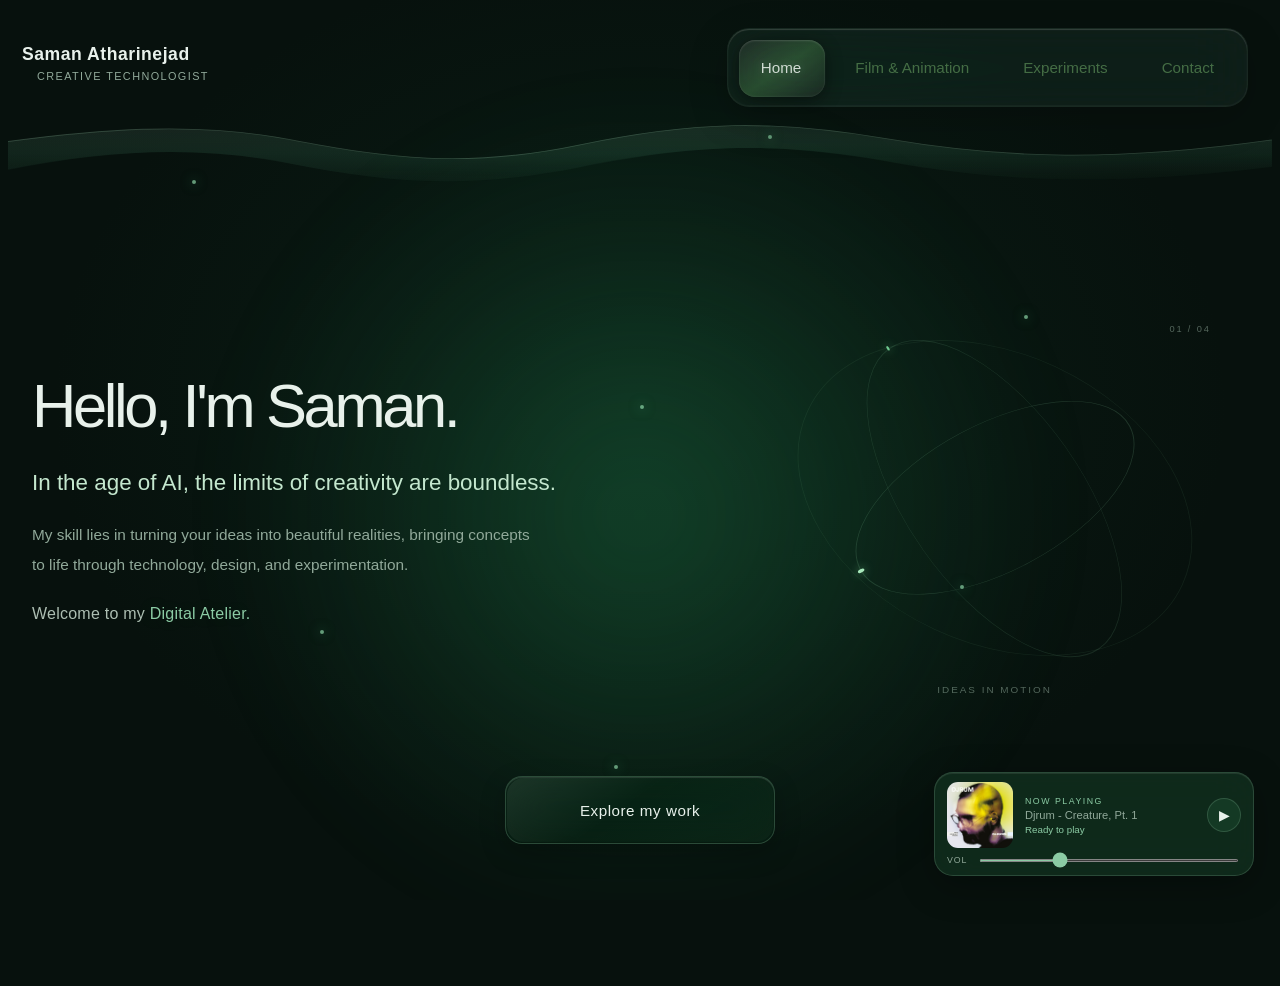
==== mainpage.html @ 6aab163a "Portfolio" ====
<!doctype html>
<html lang="en">
  <head>
    <meta charset="UTF-8" />
    <meta name="viewport" content="width=device-width, initial-scale=1.0" />

    <title>Saman Atharinejad — Digital Atelier</title>
    <link rel="stylesheet" href="mainpage.css" />
    <link rel="stylesheet" href="film-gallery.css" />
    <link rel="stylesheet" href="experiments.css" />
    <link rel="stylesheet" href="contact.css" />
    <script src="mainpage.js" defer></script>
    <script src="film-gallery.js" defer></script>
  </head>

  <body>
    <!-- Background atmosphere -->
    <div class="ambient-background" aria-hidden="true">
      <div class="ambient-glow"></div>

      <div class="particles">
        <span class="particle"></span>
        <span class="particle"></span>
        <span class="particle"></span>
        <span class="particle"></span>
        <span class="particle"></span>
        <span class="particle"></span>
        <span class="particle"></span>
      </div>
    </div>

    <!-- Website -->
    <div class="site-container">
      <!-- Header -->
      <header class="site-header">
        <div class="brand">
          <span class="brand-name">Saman Atharinejad</span>
          <span class="brand-role">Creative Technologist</span>
        </div>

        <!-- Navigation -->
        <nav class="main-navigation" aria-label="Main navigation">
          <span class="glass-indicator" aria-hidden="true"></span>

          <button class="nav-item active" type="button" data-view="home">
            <span class="nav-label">Home</span>
          </button>

          <button class="nav-item" type="button" data-view="film-animation">
            <span class="nav-label">Film & Animation</span>
          </button>

          <button class="nav-item" type="button" data-view="experiments">
            <span class="nav-label">Experiments</span>
          </button>

          <button class="nav-item" type="button" data-view="contact">
            <span class="nav-label">Contact</span>
          </button>
        </nav>

        <!-- Animated header ribbon -->
        <div class="header-wave" aria-hidden="true">
          <svg viewBox="0 0 1440 160" preserveAspectRatio="none">
            <defs>
              <linearGradient id="ribbonFill" x1="0" y1="0" x2="0" y2="1">
                <stop offset="0%" stop-color="#8bbba0" stop-opacity="0.08" />
                <stop offset="50%" stop-color="#39795b" stop-opacity="0.13" />
                <stop offset="100%" stop-color="#173d2b" stop-opacity="0.03" />
              </linearGradient>

              <linearGradient id="ribbonBackFill" x1="0" y1="0" x2="1" y2="1">
                <stop offset="0%" stop-color="#719d85" stop-opacity="0.04" />
                <stop offset="50%" stop-color="#477e62" stop-opacity="0.09" />
                <stop offset="100%" stop-color="#244d37" stop-opacity="0.03" />
              </linearGradient>
            </defs>

            <!-- Back ribbon -->
            <path
              class="ribbon-back"
              fill="url(#ribbonBackFill)"
              d="M-20 82 C100 58 210 48 320 77 C430 106 520 121 650 83 C780 45 870 45 1000 76 C1130 107 1260 111 1460 70 L1460 114 C1260 151 1130 145 1000 112 C870 80 780 83 650 119 C520 155 430 145 320 115 C210 85 100 92 -20 129 Z"
            >
              <animate
                attributeName="d"
                dur="20s"
                repeatCount="indefinite"
                calcMode="spline"
                keyTimes="0;0.33;0.66;1"
                keySplines="0.42 0 0.58 1;0.42 0 0.58 1;0.42 0 0.58 1"
                values="
                  M-20 82 C100 58 210 48 320 77 C430 106 520 121 650 83 C780 45 870 45 1000 76 C1130 107 1260 111 1460 70 L1460 114 C1260 151 1130 145 1000 112 C870 80 780 83 650 119 C520 155 430 145 320 115 C210 85 100 92 -20 129 Z;
                  M-20 90 C100 70 210 36 320 68 C430 100 520 137 650 98 C780 59 870 33 1000 65 C1130 97 1260 139 1460 89 L1460 133 C1260 171 1130 135 1000 101 C870 67 780 96 650 136 C520 176 430 139 320 106 C210 73 100 105 -20 145 Z;
                  M-20 72 C100 42 210 61 320 91 C430 121 520 99 650 68 C780 37 870 57 1000 88 C1130 119 1260 96 1460 59 L1460 103 C1260 140 1130 157 1000 124 C870 91 780 73 650 112 C520 151 430 136 320 129 C210 122 100 74 -20 116 Z;
                  M-20 82 C100 58 210 48 320 77 C430 106 520 121 650 83 C780 45 870 45 1000 76 C1130 107 1260 111 1460 70 L1460 114 C1260 151 1130 145 1000 112 C870 80 780 83 650 119 C520 155 430 145 320 115 C210 85 100 92 -20 129 Z
                "
              />
            </path>

            <!-- Main ribbon -->
            <path
              class="ribbon-main"
              fill="url(#ribbonFill)"
              d="M-20 82 C100 58 210 48 320 77 C430 106 520 121 650 83 C780 45 870 45 1000 76 C1130 107 1260 111 1460 70 L1460 114 C1260 151 1130 145 1000 112 C870 80 780 83 650 119 C520 155 430 145 320 115 C210 85 100 92 -20 129 Z"
            >
              <animate
                attributeName="d"
                dur="15s"
                repeatCount="indefinite"
                calcMode="spline"
                keyTimes="0;0.33;0.66;1"
                keySplines="0.42 0 0.58 1;0.42 0 0.58 1;0.42 0 0.58 1"
                values="
                  M-20 82 C100 58 210 48 320 77 C430 106 520 121 650 83 C780 45 870 45 1000 76 C1130 107 1260 111 1460 70 L1460 114 C1260 151 1130 145 1000 112 C870 80 780 83 650 119 C520 155 430 145 320 115 C210 85 100 92 -20 129 Z;
                  M-20 90 C100 70 210 36 320 68 C430 100 520 137 650 98 C780 59 870 33 1000 65 C1130 97 1260 139 1460 89 L1460 133 C1260 171 1130 135 1000 101 C870 67 780 96 650 136 C520 176 430 139 320 106 C210 73 100 105 -20 145 Z;
                  M-20 72 C100 42 210 61 320 91 C430 121 520 99 650 68 C780 37 870 57 1000 88 C1130 119 1260 96 1460 59 L1460 103 C1260 140 1130 157 1000 124 C870 91 780 73 650 112 C520 151 430 136 320 129 C210 122 100 74 -20 116 Z;
                  M-20 82 C100 58 210 48 320 77 C430 106 520 121 650 83 C780 45 870 45 1000 76 C1130 107 1260 111 1460 70 L1460 114 C1260 151 1130 145 1000 112 C870 80 780 83 650 119 C520 155 430 145 320 115 C210 85 100 92 -20 129 Z
                "
              />
            </path>

            <!-- Soft upper edge -->
            <path
              class="wave-highlight"
              d="M-20 82 C100 58 210 48 320 77 C430 106 520 121 650 83 C780 45 870 45 1000 76 C1130 107 1260 111 1460 70"
              fill="none"
              stroke="#9cc9ad"
              stroke-opacity="0.24"
              stroke-width="1.3"
            >
              <animate
                attributeName="d"
                dur="15s"
                repeatCount="indefinite"
                calcMode="spline"
                keyTimes="0;0.33;0.66;1"
                keySplines="0.42 0 0.58 1;0.42 0 0.58 1;0.42 0 0.58 1"
                values="
                  M-20 82 C100 58 210 48 320 77 C430 106 520 121 650 83 C780 45 870 45 1000 76 C1130 107 1260 111 1460 70;
                  M-20 90 C100 70 210 36 320 68 C430 100 520 137 650 98 C780 59 870 33 1000 65 C1130 97 1260 139 1460 89;
                  M-20 72 C100 42 210 61 320 91 C430 121 520 99 650 68 C780 37 870 57 1000 88 C1130 119 1260 96 1460 59;
                  M-20 82 C100 58 210 48 320 77 C430 106 520 121 650 83 C780 45 870 45 1000 76 C1130 107 1260 111 1460 70
                "
              />
            </path>
          </svg>
        </div>
      </header>

      <!-- Main content -->
      <main class="view-container">
        <!-- View 01: Home / Introduction -->

        <!-- View 01: Home / Introduction -->
        <section class="view home-view active" id="home">
          <div class="home-layout">
            <!-- Introduction -->
            <div class="home-intro">
              <h1>Hello, I'm Saman.</h1>

              <p class="home-statement">
                In the age of AI, the limits of creativity are boundless.
              </p>

              <p class="home-description">
                My skill lies in turning your ideas into beautiful realities,
                bringing concepts to life through technology, design, and
                experimentation.
              </p>

              <p class="home-welcome">
                Welcome to my <span>Digital Atelier.</span>
              </p>
            </div>

            <!-- Orbital visual elements -->
            <div class="home-visual" aria-hidden="true">
              <div class="visual-orbit orbit-one">
                <span class="orbit-point"></span>
              </div>

              <div class="visual-orbit orbit-two">
                <span class="orbit-point"></span>
              </div>

              <div class="visual-orbit orbit-three"></div>

              <span class="visual-caption">IDEAS IN MOTION</span>
              <span class="visual-coordinate">01 / 04</span>
            </div>
          </div>

          <!-- Bottom-centre particle-reactive button -->

          <div class="home-cta-wrap">
            <button
              class="home-cta glass-button"
              id="explore-work"
              type="button"
            >
              <span class="glass-button-label">Explore my work</span>
            </button>
          </div>
        </section>

        <!-- View 02: AI Video Gallery -->

        <!-- View 02: Film & Animation -->
        <section class="view film-view" id="film-animation" hidden>
          <div class="film-gallery">
            <!-- Section heading -->
            <div class="film-section-head">
              <div>
                <div class="film-eyebrow">
                  THE DIGITAL ATELIER · SELECTED WORKS
                </div>

                <h1 class="film-section-title">Film &amp; Animation</h1>
              </div>

              <div class="film-section-note">
                A collection of moving images,<br />
                visual stories and creative experiments.
              </div>
            </div>

            <!-- Layered video gallery -->
            <section
              class="film-gallery-stage"
              id="film-gallery-stage"
              aria-label="Film and animation gallery"
            >
              <button
                class="film-gallery-card film-previous"
                id="film-previous-card"
                type="button"
                aria-label="View previous project"
              ></button>

              <button
                class="film-gallery-card film-active"
                id="film-active-card"
                type="button"
                aria-label="Play selected project"
              ></button>

              <button
                class="film-gallery-card film-next"
                id="film-next-card"
                type="button"
                aria-label="View next project"
              ></button>
            </section>

            <!-- Project information -->
            <section
              class="film-gallery-meta"
              id="film-gallery-meta"
              aria-live="polite"
            >
              <div>
                <div class="film-meta-category" id="film-meta-category"></div>

                <h2 class="film-meta-title" id="film-meta-title"></h2>
                <div
                  class="film-progress-dots"
                  id="film-progress-dots"
                  aria-label="Choose a project"
                ></div>
              </div>
            </section>
          </div>
        </section>

        <!-- View 03: Digital Experiments -->
        <section class="view experiments-view" id="experiments" hidden>
          <div class="experiments-layout">
            <div class="experiments-intro">
              <div class="experiments-eyebrow">
                EXPERIMENTS <span>/</span> 03
              </div>

              <h1 class="experiments-title">Coming <em>soon...</em></h1>

              <p class="experiments-description">
                A collection of experiments, small tools, and ideas in progress.
                This space is taking shape behind the scenes — the good stuff
                will appear here when it’s ready.
              </p>
            </div>

            <aside
              class="experiments-workbench"
              aria-label="Experiments development status"
            >
              <div class="experiments-workbench-top">
                <span class="experiments-workbench-label">THE WORKBENCH</span>

                <span class="experiments-workbench-status">
                  <span
                    class="experiments-status-dot"
                    aria-hidden="true"
                  ></span>
                  UNDER DEVELOPMENT
                </span>
              </div>

              <h2 class="experiments-workbench-title">
                Ideas are taking shape.
              </h2>

              <p class="experiments-workbench-copy">
                From the first spark of an idea to something you can explore and
                use.
              </p>

              <div class="experiments-steps" aria-label="Development stages">
                <div class="experiments-step">
                  <span class="experiments-step-number">01</span>
                  <span class="experiments-step-name">Explore</span>
                  <span class="experiments-step-state">Curiosity</span>
                </div>

                <div class="experiments-step">
                  <span class="experiments-step-number">02</span>
                  <span class="experiments-step-name">Build</span>
                  <span class="experiments-step-state">In progress</span>
                </div>

                <div class="experiments-step">
                  <span class="experiments-step-number">03</span>
                  <span class="experiments-step-name">Share</span>
                  <span class="experiments-step-state">Coming soon</span>
                </div>
              </div>
            </aside>
          </div>
        </section>
        <!-- View 04: Contact -->
        <section class="view contact-view" id="contact" hidden>
          <div class="contact-profile">
            <!-- Profile portrait -->
            <div class="contact-portrait-wrap">
              <span class="contact-portrait-halo" aria-hidden="true"></span>
              <span class="contact-orbit" aria-hidden="true"></span>
              <span
                class="contact-orbit contact-orbit-two"
                aria-hidden="true"
              ></span>
              <span
                class="contact-orbit contact-orbit-three"
                aria-hidden="true"
              ></span>
              <span
                class="contact-orbit-dot contact-orbit-dot-one"
                aria-hidden="true"
              ></span>
              <span
                class="contact-orbit-dot contact-orbit-dot-two"
                aria-hidden="true"
              ></span>

              <div class="contact-portrait-frame">
                <img
                  class="contact-portrait-image"
                  src="./assets/profile/20260909_104917.png"
                  alt="Saman Atharinejad"
                />
              </div>

              <span class="contact-portrait-note">PROFILE PORTRAIT</span>
            </div>

            <p class="contact-tagline">
              Creative technology, <span>visual storytelling</span> &amp; human
              insight.
            </p>

            <!-- Areas of work -->
            <div class="contact-skills">
              <article class="contact-skill-card">
                <div class="contact-skill-icon" aria-hidden="true">
                  <svg viewBox="0 0 24 24">
                    <path
                      d="M12 3.2v2.1M12 18.7v2.1M3.2 12h2.1M18.7 12h2.1M5.8 5.8l1.5 1.5M16.7 16.7l1.5 1.5M18.2 5.8l-1.5 1.5M7.3 16.7l-1.5 1.5"
                    />
                    <circle cx="12" cy="12" r="4.1" />
                    <path d="M10.6 12.2l1 1 2-2.4" />
                  </svg>
                </div>
                <h2>Generative AI</h2>
                <p>AI-assisted image, video and creative content generation.</p>
              </article>

              <article class="contact-skill-card">
                <div class="contact-skill-icon" aria-hidden="true">
                  <svg viewBox="0 0 24 24">
                    <rect x="3.3" y="4.1" width="17.4" height="15.8" rx="2.1" />
                    <path
                      d="M3.8 8h16.4M7 6.1h.1M10 6.1h.1M7.2 12h4.2M7.2 15.2h9.6"
                    />
                  </svg>
                </div>
                <h2>Web Design</h2>
                <p>
                  Designing thoughtful websites and intuitive digital
                  experiences.
                </p>
              </article>

              <article class="contact-skill-card">
                <div class="contact-skill-icon" aria-hidden="true">
                  <svg viewBox="0 0 24 24">
                    <rect x="3.2" y="5.2" width="17.6" height="13.6" rx="2" />
                    <path
                      d="M10 9l5.1 3-5.1 3V9zM7 2.9v2.3M17 2.9v2.3M7 18.8v2.3M17 18.8v2.3"
                    />
                  </svg>
                </div>
                <h2>Advertising &amp; Video</h2>
                <p>
                  Promotional visuals, creative concepts and visual
                  storytelling.
                </p>
              </article>

              <article class="contact-skill-card">
                <div class="contact-skill-icon" aria-hidden="true">
                  <svg viewBox="0 0 24 24">
                    <path
                      d="M12 20.5s-7.8-4.3-7.8-10.2a4.2 4.2 0 0 1 7.8-2.1 4.2 4.2 0 0 1 7.8 2.1c0 5.9-7.8 10.2-7.8 10.2z"
                    />
                    <path d="M8.2 12h2.1l1.1-2.2 1.7 4.4 1.1-2.2h1.6" />
                  </svg>
                </div>
                <h2>Psychology</h2>
                <p>
                  Bachelor’s degree in Psychology, grounding my work in human
                  behaviour, perception and communication.
                </p>
              </article>
            </div>
            <div class="contact-connect">
              <div class="contact-divider" aria-hidden="true">
                <span class="contact-divider-mark"></span>
              </div>

              <h2>Let’s connect.</h2>

              <div class="contact-links">
                <a
                  class="contact-link"
                  href="mailto:samanatharinejad@gmail.com"
                >
                  <svg viewBox="0 0 24 24" aria-hidden="true">
                    <rect x="3" y="5" width="18" height="14" rx="2" />
                    <path d="m4 7 8 6 8-6" />
                  </svg>
                  <span>samanatharinejad@gmail.com</span>
                </a>
                <a class="contact-link" href="tel:+989107333832">
                  <svg viewBox="0 0 24 24" aria-hidden="true">
                    <path
                      d="M7.1 3.5h2.6l1.2 4-1.8 1.6a15.2 15.2 0 0 0 5.8 5.8l1.6-1.8 4 1.2v2.6c0 1.1-.9 2-2 2A15.5 15.5 0 0 1 5.1 5.5c0-1.1.9-2 2-2z"
                    />
                  </svg>
                  <span>+98 910 733 3832</span>
                </a>
                <a
                  class="contact-link"
                  href="https://www.instagram.com/samanathari/"
                  target="_blank"
                  rel="noopener noreferrer"
                >
                  <svg viewBox="0 0 24 24" aria-hidden="true">
                    <rect x="3.5" y="3.5" width="17" height="17" rx="4.5" />
                    <circle cx="12" cy="12" r="3.7" />
                    <path d="M17.7 6.5h.01" />
                  </svg>
                  <span>@samanathari</span>
                </a>
                <a
                  class="contact-link"
                  href="https://www.linkedin.com/in/saman-atharinejad-23825b313/"
                  target="_blank"
                  rel="noopener noreferrer"
                >
                  <svg viewBox="0 0 24 24" aria-hidden="true">
                    <path
                      d="M5 9v10M5 5.2v.1M10 19v-5.7a3 3 0 0 1 6 0V19M10 9v10"
                    />
                    <rect x="3" y="3" width="18" height="18" rx="2.5" />
                  </svg>
                  <span>LinkedIn Profile</span>
                </a>
              </div>
            </div>
          </div>
        </section>
      </main>
    </div>

    <!-- =====================================
     BACKGROUND MUSIC PLAYER
===================================== -->

    <audio id="site-music" preload="auto" loop>
      <source
        src="./assets/bgmusic/djrum-creature-pt-1.mp3"
        type="audio/mpeg"
      />
    </audio>

    <aside
      class="music-widget"
      id="music-widget"
      aria-label="Website music player"
    >
      <!-- Expanded music player -->
      <div class="music-expanded">
        <img class="music-cover" src="assets/cover/djrum.jpg" alt="" />

        <div class="music-info">
          <span class="music-heading">NOW PLAYING</span>
          <span class="music-artist">Djrum - Creature, Pt. 1</span>
          <span class="music-status" id="music-status">Starting music...</span>
        </div>

        <button
          class="music-toggle"
          id="music-toggle"
          type="button"
          aria-label="Pause music"
        >
          <span id="music-toggle-icon">Ⅱ</span>
        </button>

        <div class="music-volume">
          <span>VOL</span>
          <input
            type="range"
            id="music-volume"
            min="0"
            max="1"
            step="0.01"
            value="0.30"
            aria-label="Music volume"
          />
        </div>
      </div>

      <!-- Compact rotating album disc -->
      <button
        class="music-disc"
        id="music-disc"
        type="button"
        aria-label="Expand music player"
        aria-expanded="false"
      >
        <img src="assets/cover/djrum.jpg" alt="" />
        <span class="music-disc-center"></span>
      </button>
    </aside>
  </body>
</html>
---- mainpage.css ----
/* =====================================
   1. GLOBAL SETTINGS
===================================== */

:root {
  --background: #07110d;
  --text-primary: #e8f1eb;
  --text-secondary: #91a99a;
  --green: #55ca83;
  --border: rgba(180, 220, 195, 0.14);
}

* {
  box-sizing: border-box;
}

body {
  margin: 0;
  min-height: 100vh;
  background: var(--background);
  color: var(--text-primary);
  font-family: Inter, "Segoe UI", sans-serif;
  overflow-x: hidden;
}

/* =====================================
   2. AMBIENT BACKGROUND
===================================== */

.ambient-background {
  position: fixed;
  inset: 0;
  z-index: 0;
  overflow: hidden;
  pointer-events: none;

  background:
    radial-gradient(
      ellipse at 50% 45%,
      rgba(18, 65, 43, 0.28),
      transparent 65%
    ),
    var(--background);
}

.ambient-glow {
  position: absolute;
  top: 90px;
  left: 50%;

  width: 850px;
  height: 850px;

  transform: translateX(-50%);
  border-radius: 50%;

  background: radial-gradient(
    circle,
    rgba(40, 160, 95, 0.28),
    rgba(40, 160, 95, 0.08) 45%,
    transparent 70%
  );

  filter: blur(35px);
  animation: breathe 6s ease-in-out infinite;
}

/* =====================================
   3. BACKGROUND PARTICLES
===================================== */

.particles {
  position: absolute;
  inset: 0;
}

.particle {
  position: absolute;
  width: 4px;
  height: 4px;

  border-radius: 50%;
  background: rgba(149, 226, 177, 0.65);
  box-shadow: 0 0 12px rgba(85, 202, 131, 0.6);

  animation: particle-float var(--duration, 8s) ease-in-out var(--delay, 0s)
    infinite alternate;
}

.particle:nth-child(1) {
  top: 20%;
  left: 15%;
  --duration: 7s;
  --delay: 0s;
  --drift-x: 25px;
  --drift-y: -35px;
}

.particle:nth-child(2) {
  top: 35%;
  left: 80%;
  --duration: 10s;
  --delay: 1.5s;
  --drift-x: -30px;
  --drift-y: -45px;
}

.particle:nth-child(3) {
  top: 70%;
  left: 25%;
  --duration: 8s;
  --delay: 2s;
  --drift-x: 35px;
  --drift-y: -20px;
}

.particle:nth-child(4) {
  top: 65%;
  left: 75%;
  --duration: 11s;
  --delay: 0.5s;
  --drift-x: -25px;
  --drift-y: -40px;
}

.particle:nth-child(5) {
  top: 45%;
  left: 50%;
  --duration: 9s;
  --delay: 3s;
  --drift-x: 15px;
  --drift-y: 30px;
}

.particle:nth-child(6) {
  top: 15%;
  left: 60%;
  --duration: 9s;
  --delay: 2.5s;
  --drift-x: -35px;
  --drift-y: 25px;
}

.particle:nth-child(7) {
  top: 85%;
  left: 48%;
  --duration: 12s;
  --delay: 1s;
  --drift-x: 30px;
  --drift-y: -35px;
}

/* =====================================
   4. WEBSITE CONTAINER
===================================== */

.site-container {
  position: relative;
  z-index: 1;

  width: min(calc(100% - 64px), 1280px);
  min-height: 100vh;

  margin-inline: auto;
  padding: 28px 0 32px;

  display: flex;
  flex-direction: column;
}

/* =====================================
   5. HEADER
===================================== */

.site-header {
  position: relative;

  display: flex;
  align-items: center;
  justify-content: space-between;

  gap: 40px;
  padding-bottom: 55px;

  border-bottom: none;
}

/* Brand */

.brand,
.brand-name,
.brand-role {
  cursor: default;
}

.brand {
  position: relative;
  z-index: 2;

  display: flex;
  flex-direction: column;
  gap: 5px;
}

.brand-name {
  color: var(--text-primary);
  font-size: 1.1rem;
  font-weight: 650;
  letter-spacing: 0.03em;

  margin-left: -10px;
  margin-top: -10px;
}

.brand-role {
  color: var(--text-secondary);
  font-size: 0.68rem;
  font-weight: 400;
  letter-spacing: 0.13em;
  text-transform: uppercase;

  margin-left: 5px;
}

/* =====================================
   5.1 NAVIGATION — FROSTED GLASS
===================================== */

.main-navigation {
  position: relative;
  z-index: 2;

  display: flex;
  align-items: center;
  gap: 8px;

  padding: 10px;

  border: 1px solid rgba(225, 245, 232, 0.048);
  border-radius: 22px;

  background: rgba(190, 230, 210, 0.059);

  -webkit-backdrop-filter: blur(30px) saturate(170%);
  backdrop-filter: blur(30px) saturate(170%);

  box-shadow:
    0 12px 40px rgba(0, 0, 0, 0.2),
    inset 0 1px 1px rgba(255, 255, 255, 0.16),
    inset 0 -1px 1px rgba(255, 255, 255, 0.04);

  isolation: isolate;
}

/* Moving glass capsule */

.glass-indicator {
  position: absolute;
  z-index: 0;

  top: 11px;
  left: -2px;

  width: 0;
  height: calc(100% - 20px);

  border: none;
  border-radius: 16px;

  background: linear-gradient(
    145deg,
    rgba(66, 68, 65, 0.342),
    rgba(75, 133, 75, 0.445),
    rgba(57, 56, 56, 0.26)
  );

  -webkit-backdrop-filter: blur(18px);
  backdrop-filter: blur(18px);

  box-shadow:
    0 4px 18px rgba(0, 0, 0, 0.5),
    inset 0 1px 2px rgba(255, 255, 255, 0.174),
    inset 0 -1px 2px rgba(255, 255, 255, 0.06);

  opacity: 0;
  transform: translateX(0);

  transition:
    transform 0.8s cubic-bezier(0.2, 0.8, 0.2, 1),
    width 0.8s cubic-bezier(0.2, 0.8, 0.2, 1),
    opacity 0.2s ease;

  pointer-events: none;
}

.main-navigation.has-indicator .glass-indicator {
  opacity: 0.9;
}

/* Navigation buttons */

.nav-item {
  position: relative;
  z-index: 1;

  padding: 20px 23px;

  border: none;
  border-radius: 16px;
  background: transparent;

  color: rgba(72, 114, 72, 0.95);
  font: inherit;
  font-size: 0.95rem;

  white-space: nowrap;
  cursor: pointer;
  outline: none;

  transition:
    color 0.24s ease,
    text-shadow 0.24s ease;
}

.nav-label {
  position: relative;
  z-index: 1;
  display: inline-block;
  color: inherit;
}

.nav-item:hover .nav-label,
.nav-item:focus-visible .nav-label,
.nav-item.active .nav-label {
  color: #f0f6f1d7;
  text-shadow: 0 0 12px rgba(238, 248, 241, 0.2);
}

/* =====================================
   5.2 HEADER — ORGANIC RIBBON WAVE
===================================== */

.header-wave {
  position: absolute;

  left: -2%;
  bottom: -30px;

  width: 104%;
  height: 100px;

  z-index: 1;
  overflow: hidden;
  pointer-events: none;
}

.header-wave svg {
  display: block;
  width: 100%;
  height: 100%;
  overflow: visible;
}

.ribbon-back,
.ribbon-main,
.wave-highlight {
  transform: none;
  filter: none;
}

/* =====================================
   6. MAIN CONTENT
===================================== */

.view-container {
  flex: 1;

  display: flex;
  align-items: center;

  width: 100%;
  padding-block: clamp(60px, 10vh, 120px);
}

.view {
  width: 100%;
}

.view[hidden] {
  display: none !important;
}

.view h1 {
  margin: 0 0 24px;

  font-size: clamp(2rem, 5vw, 4.5rem);
  font-weight: 500;
  letter-spacing: -0.04em;
}

/* =====================================
   7. HOME — INTRODUCTION
===================================== */

.home-view {
  width: 100%;
}

.home-view.active {
  display: flex;
  flex-direction: column;
  min-height: clamp(520px, 68vh, 760px);
}

.home-layout {
  display: grid;
  grid-template-columns: 1.1fr 0.9fr;
  align-items: center;

  gap: clamp(40px, 7vw, 110px);
  min-height: 440px;
  flex: 1 0 auto;
  width: 100%;
}

/* Introduction */

.home-intro {
  max-width: 650px;
}

.home-intro h1 {
  margin: 0 0 26px;

  font-size: clamp(2.6rem, 4.8vw, 4.4rem);
  font-weight: 500;
  line-height: 1.08;
  letter-spacing: -0.055em;
}

.home-statement {
  max-width: 530px;
  margin: 0 0 20px;

  color: #c4e7ce;
  font-size: clamp(1.1rem, 1.8vw, 1.4rem);
  line-height: 1.55;
  font-weight: 450;
}

.home-description {
  max-width: 510px;
  margin: 0;

  color: var(--text-secondary);
  font-size: clamp(0.95rem, 1.2vw, 1.05rem);
  line-height: 1.9;
}

.home-welcome {
  margin: 26px 0 0;

  color: rgba(220, 240, 225, 0.78);
  font-size: 1rem;
  letter-spacing: 0.015em;
}

.home-welcome span {
  color: #8bcba4;
  text-shadow: 0 0 22px rgba(85, 202, 131, 0.16);
}

/* =====================================
   8. ORBITAL VISUAL
   The central blob has been removed.
   The spinning orbital elements remain.
===================================== */

.home-visual {
  position: relative;
  display: grid;
  place-items: center;

  width: 100%;
  aspect-ratio: 1;
  max-width: 470px;
  justify-self: center;
}

.visual-orbit {
  position: absolute;

  width: 65%;
  height: 65%;

  border: 1px solid rgba(150, 218, 173, 0.17);
  border-radius: 50%;
}

.orbit-one {
  transform: rotate(-28deg) scaleY(0.48);
  animation: orbit-rotate 18s linear infinite;
}

.orbit-two {
  width: 78%;
  height: 78%;

  transform: rotate(55deg) scaleY(0.48);
  border-color: rgba(150, 218, 173, 0.12);

  animation: orbit-rotate-reverse 24s linear infinite;
}

.orbit-three {
  width: 88%;
  height: 88%;

  border-color: rgba(150, 218, 173, 0.07);
  transform: rotate(25deg) scaleY(0.7);
}

.orbit-point {
  position: absolute;
  top: 50%;
  left: -4px;

  width: 7px;
  height: 7px;

  border-radius: 50%;
  background: #a8e8bc;
  box-shadow: 0 0 14px rgba(125, 235, 160, 0.8);
}

.orbit-two .orbit-point {
  width: 5px;
  height: 5px;
  background: #6fc990;
}

.visual-caption,
.visual-coordinate {
  position: absolute;
  color: rgba(190, 220, 200, 0.42);
  font-size: 0.62rem;
  letter-spacing: 0.2em;
}

.visual-caption {
  bottom: 8%;
  left: 50%;

  transform: translateX(-50%);
  white-space: nowrap;
}

.visual-coordinate {
  top: 13%;
  right: 4%;
  font-size: 0.58rem;
}

/* =====================================
   9. PARTICLE-REACTIVE EXPLORE BUTTON
===================================== */

/* 
   POSITION ADJUSTMENT:
   Change the two values below to move the button yourself.

   X: positive = right, negative = left.
   Y: positive = down, negative = up.
*/

.home-cta-wrap {
  --cta-offset-x: -10px;
  --cta-offset-y: -40px;

  width: 100%;

  display: flex;
  justify-content: center;
  align-items: center;

  margin-top: auto;
  padding-top: clamp(24px, 4vh, 48px);
  padding-bottom: clamp(10px, 2vh, 24px);
}

/* Transparent button shell */

/* =====================================
   GLASS EXPLORE BUTTON
===================================== */

.home-cta-wrap {
  --cta-offset-x: 0px;
  --cta-offset-y: 0px;

  display: flex;
  justify-content: center;
  align-items: center;
  width: 100%;

  margin-top: auto;
  padding-top: 32px;
  padding-bottom: 20px;

  transform: translate(var(--cta-offset-x), var(--cta-offset-y));
}

.glass-button {
  --tilt-x: 0deg;
  --tilt-y: 0deg;
  --press-scale: 1;
  --press-y: 0px;

  position: relative;

  display: flex;
  justify-content: center;
  align-items: center;

  width: 270px;
  height: 68px;

  border: 1px solid rgba(170, 225, 185, 0.22);
  border-radius: 17px;

  background: rgba(13, 43, 25, 0.4);

  -webkit-backdrop-filter: blur(18px) saturate(135%);
  backdrop-filter: blur(18px) saturate(135%);

  color: #e8f1eb;
  font: inherit;
  font-size: 0.95rem;
  font-weight: 500;
  letter-spacing: 0.035em;

  cursor: pointer;

  transform: perspective(850px) rotateX(var(--tilt-x)) rotateY(var(--tilt-y))
    translateY(var(--press-y)) scale(var(--press-scale));

  transform-style: preserve-3d;
  will-change: transform;

  box-shadow:
    0 9px 26px rgba(0, 0, 0, 0.24),
    inset 0 1px 1px rgba(255, 255, 255, 0.14),
    inset 0 -1px 1px rgba(0, 0, 0, 0.15);

  transition:
    transform 160ms cubic-bezier(0.2, 0.8, 0.2, 1),
    background 220ms ease,
    border-color 220ms ease,
    box-shadow 160ms ease;
}

.glass-button::before {
  content: "";
  position: absolute;
  inset: 1px;

  border-radius: inherit;

  background: linear-gradient(
    145deg,
    rgba(225, 255, 232, 0.09),
    transparent 45%,
    rgba(100, 190, 125, 0.035)
  );

  pointer-events: none;
}

.glass-button-label {
  position: relative;
  z-index: 1;
  pointer-events: none;
}

.glass-button.is-hovered {
  background: rgba(17, 57, 32, 0.52);
  border-color: rgba(170, 235, 190, 0.42);

  box-shadow:
    0 13px 32px rgba(0, 0, 0, 0.28),
    0 0 20px rgba(85, 202, 131, 0.09),
    inset 0 1px 1px rgba(255, 255, 255, 0.19);
}

.glass-button.is-pressed {
  --press-scale: 0.95;
  --press-y: 2px;

  background: rgba(9, 34, 19, 0.65);

  box-shadow:
    0 2px 8px rgba(0, 0, 0, 0.3),
    inset 0 3px 8px rgba(0, 0, 0, 0.2),
    inset 0 1px 2px rgba(255, 255, 255, 0.07);
}

.glass-button:focus-visible {
  outline: 2px solid var(--green);
  outline-offset: 5px;
}

@media (max-width: 760px) {
  .glass-button {
    width: min(260px, 86vw);
    height: 64px;
  }
}

@media (prefers-reduced-motion: reduce) {
  .glass-button {
    transition: none;
    transform: none;
  }
}

/* =====================================
   10. RESPONSIVE LAYOUT
===================================== */

@media (max-width: 760px) {
  .site-container {
    width: calc(100% - 36px);
  }

  .site-header {
    align-items: flex-start;
    flex-direction: column;
    gap: 20px;
  }

  .main-navigation {
    width: 100%;
    gap: 24px;

    overflow-x: auto;
    padding-bottom: 8px;
  }

  .nav-item {
    white-space: nowrap;
  }

  .header-wave {
    height: 75px;
  }

  .view-container {
    padding-block: 60px;
  }

  .home-view.active {
    min-height: 0;
  }

  .home-layout {
    grid-template-columns: 1fr;
    gap: 35px;
    min-height: 0;
  }

  .home-intro h1 {
    font-size: clamp(1.7rem, 6vw, 2.5rem);
    line-height: 1.12;
    letter-spacing: -0.045em;
    white-space: normal;
  }

  .home-visual {
    width: min(78vw, 340px);
  }

  .home-cta-wrap {
    margin-top: 30px;
    padding-top: 0;
  }

  .home-cta.particle-button {
    width: min(235px, 86vw);
    min-height: 62px;
  }
}

/* =====================================
   11. ANIMATIONS
===================================== */

/* Background breathing */

@keyframes breathe {
  0%,
  100% {
    opacity: 0.45;
    transform: translateX(-50%) scale(0.88);
  }

  50% {
    opacity: 1;
    transform: translateX(-50%) scale(1.12);
  }
}

/* Background particle movement */

@keyframes particle-float {
  0% {
    transform: translate(0, 0) scale(0.8);
    opacity: 0.3;
  }

  50% {
    opacity: 0.8;
  }

  100% {
    transform: translate(var(--drift-x, 0px), var(--drift-y, 0px)) scale(1.2);

    opacity: 0.45;
  }
}

/* Orbital rotation */

@keyframes orbit-rotate {
  from {
    rotate: 0deg;
  }

  to {
    rotate: 360deg;
  }
}

@keyframes orbit-rotate-reverse {
  from {
    rotate: 360deg;
  }

  to {
    rotate: 0deg;
  }
}

/* =====================================
   12. ACCESSIBILITY
===================================== */

@media (prefers-reduced-motion: reduce) {
  .particle,
  .ambient-glow,
  .orbit-one,
  .orbit-two {
    animation: none !important;
  }

  .nav-label {
    transition: none;
  }

  .header-wave {
    visibility: hidden;
  }
}

/* =====================================
   13. FLOATING MUSIC PLAYER
===================================== */

/*
  COLOR CUSTOMIZATION:
  Change these variables to adjust the widget.
*/

.music-widget {
  --music-glass: rgba(19, 49, 32, 0.76);
  --music-border: rgba(174, 228, 189, 0.18);
  --music-accent: #8bcba4;
  --music-text: #e8f1eb;
  --music-muted: #91a99a;

  position: fixed;
  z-index: 1000;

  right: 26px;
  bottom: 24px;

  width: 320px;
  height: 104px;

  transition:
    width 0.55s cubic-bezier(0.2, 0.8, 0.2, 1),
    height 0.55s cubic-bezier(0.2, 0.8, 0.2, 1);
}

/* Expanded panel */

.music-expanded {
  position: absolute;
  inset: 0;

  display: grid;
  grid-template-columns: 66px minmax(0, 1fr) 34px;
  grid-template-rows: 66px 20px;

  align-items: center;
  gap: 2px 12px;

  padding: 9px 12px;

  border: 1px solid var(--music-border);
  border-radius: 19px;

  background: var(--music-glass);

  -webkit-backdrop-filter: blur(22px) saturate(150%);
  backdrop-filter: blur(22px) saturate(150%);

  box-shadow:
    0 10px 36px rgba(0, 0, 0, 0.3),
    inset 0 1px 0 rgba(255, 255, 255, 0.08);

  opacity: 1;

  transition:
    opacity 0.3s ease,
    transform 0.45s ease;
}

/* Album artwork */

.music-cover {
  width: 66px;
  height: 66px;

  object-fit: cover;
  border-radius: 11px;

  grid-row: 1;
  grid-column: 1;
}

/* Track information */

.music-info {
  min-width: 0;

  display: flex;
  flex-direction: column;
  gap: 3px;

  overflow: hidden;
}

.music-heading {
  color: var(--music-accent);
  font-size: 0.55rem;
  letter-spacing: 0.17em;
}

.music-title {
  color: var(--music-text);
  font-size: 0.83rem;
  font-weight: 550;

  white-space: nowrap;
  overflow: hidden;
  text-overflow: ellipsis;
}

.music-artist {
  color: var(--music-muted);
  font-size: 0.7rem;

  white-space: nowrap;
  overflow: hidden;
  text-overflow: ellipsis;
}

.music-status {
  color: var(--music-accent);
  font-size: 0.61rem;
}

/* Play / pause button */

.music-toggle {
  grid-column: 3;
  grid-row: 1;

  width: 34px;
  height: 34px;

  display: grid;
  place-items: center;

  border: 1px solid var(--music-border);
  border-radius: 50%;

  background: rgba(85, 202, 131, 0.1);

  color: var(--music-text);
  font-size: 0.9rem;

  cursor: pointer;
}

.music-toggle:hover {
  background: rgba(85, 202, 131, 0.22);
}

/* Volume control */

.music-volume {
  grid-column: 1 / 4;
  grid-row: 2;

  display: flex;
  align-items: center;
  gap: 10px;

  color: var(--music-muted);
  font-size: 0.55rem;
  letter-spacing: 0.1em;
}

.music-volume input {
  flex: 1;
  height: 3px;
  accent-color: var(--music-accent);
  cursor: pointer;
}

/* Compact album disc */

.music-disc {
  position: absolute;
  top: 0;
  right: 0;

  width: 62px;
  height: 62px;

  padding: 0;

  display: grid;
  place-items: center;

  border: 1px solid var(--music-border);
  border-radius: 50%;

  background: var(--music-glass);

  box-shadow:
    0 5px 24px rgba(0, 0, 0, 0.32),
    0 0 15px rgba(85, 202, 131, 0.12);

  overflow: hidden;
  cursor: pointer;

  opacity: 0;
  pointer-events: none;
  transform: scale(0.55);

  transition:
    opacity 0.4s ease,
    transform 0.55s cubic-bezier(0.2, 0.8, 0.2, 1);
}

.music-disc img {
  width: 100%;
  height: 100%;

  object-fit: cover;
  border-radius: 50%;
}

/* Small center detail resembling a record spindle */

.music-disc-center {
  position: absolute;

  width: 7px;
  height: 7px;

  border-radius: 50%;
  background: rgba(225, 255, 233, 0.85);

  box-shadow: 0 0 9px rgba(85, 202, 131, 0.7);
}

/* Compact state */

.music-widget.is-compact {
  width: 62px;
  height: 62px;
}

.music-widget.is-compact .music-expanded {
  opacity: 0;
  transform: scale(0.82);
  pointer-events: none;
}

.music-widget.is-compact .music-disc {
  opacity: 1;
  transform: scale(1);
  pointer-events: auto;
}

/* Rotation while music plays */

.music-widget.is-playing.is-compact .music-disc img {
  animation: music-disc-spin 12s linear infinite;
}

@keyframes music-disc-spin {
  from {
    transform: rotate(0deg);
  }

  to {
    transform: rotate(360deg);
  }
}

/* Mobile placement */

@media (max-width: 600px) {
  .music-widget {
    right: 16px;
    bottom: 16px;
  }
}

/* Reduced motion */

@media (prefers-reduced-motion: reduce) {
  .music-widget,
  .music-expanded,
  .music-disc {
    transition: none;
  }

  .music-widget.is-playing.is-compact .music-disc img {
    animation: none;
  }
}
---- film-gallery.css ----
/* =====================================
   FILM & ANIMATION GALLERY
   All selectors are scoped to this view.
===================================== */

.film-view {
  width: 100%;
}
.film-gallery {
  width: 100%;
  max-width: 1200px;
  margin-inline: auto;
}

.film-section-head {
  display: flex;
  justify-content: space-between;
  align-items: end;
  gap: 24px;
  margin-bottom: 22px;
}

.film-eyebrow {
  display: flex;
  align-items: center;
  gap: 9px;
  margin-bottom: 11px;
  color: #8bcba4;
  font-size: 0.67rem;
  letter-spacing: 0.2em;
  text-transform: uppercase;
}

.film-eyebrow::before {
  content: "";
  width: 6px;
  height: 6px;
  border-radius: 50%;
  background: #8bcba4;
  box-shadow: 0 0 12px rgba(85, 202, 131, 0.7);
}

.film-view .film-section-title {
  margin: 0;
  font-size: clamp(2rem, 4.2vw, 3.6rem);
  font-weight: 450;
  line-height: 1.04;
  letter-spacing: -0.055em;
}

.film-section-note {
  max-width: 250px;
  color: var(--text-secondary);
  font-size: 0.78rem;
  line-height: 1.6;
  text-align: right;
}

/* Layered carousel stage */

.film-gallery-stage {
  position: relative;
  display: flex;
  align-items: center;
  justify-content: center;
  width: 100%;
  height: clamp(320px, 42vw, 530px);
  min-height: 300px;
  max-height: 530px;
  perspective: 1400px;
  touch-action: pan-y;
  user-select: none;
  -webkit-user-select: none;
}

.film-gallery-card {
  position: absolute;
  top: 50%;
  display: block;
  aspect-ratio: 16/9;
  padding: 0;
  overflow: hidden;
  border: 1px solid rgba(200, 235, 210, 0.16);
  border-radius: 18px;
  color: #fff;
  background: #0d1b13;
  font: inherit;
  text-align: left;
  cursor: pointer;
  box-shadow: 0 22px 65px rgba(0, 0, 0, 0.42);
  transition:
    transform 0.7s cubic-bezier(0.2, 0.8, 0.2, 1),
    opacity 0.55s ease,
    filter 0.55s ease,
    box-shadow 0.55s ease;
  will-change: transform, opacity, filter;
}

.film-gallery-card:focus-visible {
  outline: 2px solid var(--green);
  outline-offset: 5px;
}

.film-gallery-card.film-active {
  z-index: 3;
  left: 50%;
  width: min(76%, 940px);
  opacity: 1;
  filter: none;
  transform: translate(-50%, -50%) scale(1);
  cursor: pointer;
  box-shadow:
    0 28px 90px rgba(0, 0, 0, 0.48),
    0 0 0 1px rgba(180, 225, 195, 0.08);
}

.film-gallery-card.film-previous {
  z-index: 2;
  left: 0;
  width: min(58%, 700px);
  opacity: 0.58;
  filter: brightness(0.58) saturate(0.75);
  transform: translate(-9%, -50%) scale(0.78) rotateY(12deg);
}

.film-gallery-card.film-next {
  z-index: 2;
  right: 0;
  width: min(58%, 700px);
  opacity: 0.66;
  filter: brightness(0.66) saturate(0.8);
  transform: translate(9%, -50%) scale(0.78) rotateY(-12deg);
}

.film-gallery-card.film-previous:hover {
  opacity: 0.86;
  filter: brightness(0.82);
  transform: translate(-7%, -50%) scale(0.81) rotateY(8deg);
}

.film-gallery-card.film-next:hover {
  opacity: 0.9;
  filter: brightness(0.85);
  transform: translate(7%, -50%) scale(0.81) rotateY(-8deg);
}

.film-gallery-card.film-active.is-playing {
  box-shadow:
    0 28px 90px rgba(0, 0, 0, 0.48),
    0 0 34px rgba(95, 190, 125, 0.12);
}

/* Thumbnail scenes and real video layer */

.film-card-scene,
.film-card-video {
  position: absolute;
  inset: 0;
  width: 100%;
  height: 100%;
}

.film-card-scene {
  overflow: hidden;
  background-position: center;
  background-size: cover;
}

.film-card-scene::after {
  content: "";
  position: absolute;
  inset: 0;
  background: linear-gradient(
    180deg,
    rgba(2, 8, 5, 0.08),
    transparent 45%,
    rgba(2, 8, 5, 0.48)
  );
}

.film-card-video {
  z-index: 1;
  object-fit: cover;
  background: #07110d;
}

.film-card-kicker,
.film-card-scene-name {
  position: absolute;
  z-index: 2;
  left: 22px;
  color: rgba(239, 248, 241, 0.84);
  text-transform: uppercase;
  pointer-events: none;
}

.film-card-kicker {
  top: 20px;
  font-size: 0.58rem;
  letter-spacing: 0.2em;
}

.film-card-scene-name {
  bottom: 21px;
  font-size: clamp(0.8rem, 1.5vw, 1.05rem);
  letter-spacing: 0.13em;
}

/* Active video play/pause indicator */

.film-play-indicator {
  position: absolute;
  z-index: 4;
  top: 50%;
  left: 50%;
  display: grid;
  place-items: center;
  width: 66px;
  height: 66px;
  border: 1px solid rgba(237, 248, 240, 0.55);
  border-radius: 50%;
  color: #edf8f0;
  background: rgba(8, 22, 13, 0.34);
  -webkit-backdrop-filter: blur(12px);
  backdrop-filter: blur(12px);
  box-shadow: 0 0 32px rgba(190, 240, 205, 0.13);
  opacity: 0;
  transform: translate(-50%, -50%);
  transition: opacity 0.25s;
  font-size: 1.05rem;
  pointer-events: none;
}

.film-gallery-card.film-active:hover .film-play-indicator,
.film-gallery-card.film-active:not(.is-playing) .film-play-indicator {
  opacity: 1;
}

.film-gallery-card.film-active.is-playing .film-play-indicator {
  opacity: 0.38;
}

/* CSS-drawn placeholders until your video files are added */

.film-scene-cinema {
  background: linear-gradient(180deg, #101b20 0%, #354a4c 43%, #111c1b 100%);
}

.film-scene-cinema::before {
  content: "";
  position: absolute;
  inset: 0;
  background:
    radial-gradient(
      ellipse at 52% 36%,
      rgba(230, 213, 169, 0.5),
      transparent 10%
    ),
    linear-gradient(
      155deg,
      transparent 40%,
      rgba(10, 24, 22, 0.85) 41% 50%,
      transparent 51%
    ),
    linear-gradient(25deg, #091410 10%, transparent 55%);
}

.film-mountain {
  position: absolute;
  bottom: -18%;
  width: 78%;
  height: 70%;
  opacity: 0.85;
  background: linear-gradient(145deg, #52675f, #14251e 65%);
  clip-path: polygon(
    0 100%,
    22% 32%,
    35% 56%,
    58% 5%,
    75% 54%,
    90% 26%,
    100% 100%
  );
}

.film-mountain-back {
  left: -5%;
  bottom: -10%;
  transform: scale(1.25);
  background: linear-gradient(145deg, #718077, #20382f);
  opacity: 0.48;
}

.film-mountain-front {
  right: -8%;
  width: 85%;
}

.film-horizon {
  position: absolute;
  right: 0;
  bottom: 24%;
  left: 0;
  height: 1px;
  background: rgba(223, 224, 193, 0.46);
  box-shadow: 0 0 35px 8px rgba(201, 216, 183, 0.12);
}

.film-scene-animation {
  background:
    radial-gradient(circle at 68% 36%, #d9a56d 0 9%, transparent 10%),
    linear-gradient(135deg, #3a6753, #142a25 55%, #101b19);
}

.film-scene-animation::before {
  content: "";
  position: absolute;
  top: 8%;
  left: 24%;
  width: 58%;
  aspect-ratio: 1;
  border-radius: 50%;
  background: radial-gradient(
    circle at 35% 30%,
    #f1d7a3,
    #d88c58 42%,
    #8e594a 70%,
    transparent 72%
  );
  filter: drop-shadow(0 24px 38px rgba(0, 0, 0, 0.28));
}

.film-scene-animation::after {
  content: "";
  position: absolute;
  bottom: -21%;
  left: 38%;
  width: 25%;
  height: 68%;
  border-radius: 48% 48% 10% 10%;
  background: linear-gradient(90deg, #213e38, #6d9a76 45%, #24483b);
  transform: rotate(18deg);
}

.film-scene-shape {
  position: absolute;
  top: 18%;
  left: 10%;
  width: 78%;
  height: 60%;
  border: 1px solid rgba(248, 224, 172, 0.58);
  border-radius: 50%;
  transform: rotate(-23deg);
}

.film-scene-short {
  background: linear-gradient(125deg, #111c18, #31594a 45%, #101917 100%);
}

.film-scene-short::before {
  content: "";
  position: absolute;
  top: -13%;
  left: 28%;
  width: 42%;
  height: 130%;
  border-radius: 45% 45% 28% 28%;
  background: linear-gradient(90deg, #0b1713, #8aab91 48%, #263c32 78%);
  box-shadow: 0 0 70px rgba(112, 194, 143, 0.2);
  transform: rotate(12deg);
}

.film-scene-short::after {
  content: "";
  position: absolute;
  top: 14%;
  left: 38%;
  width: 22%;
  height: 80%;
  border-radius: 50%;
  background: linear-gradient(
    110deg,
    rgba(220, 240, 220, 0.22),
    transparent 55%
  );
  transform: rotate(12deg);
}

.film-scene-lines {
  position: absolute;
  inset: 0;
  opacity: 0.18;
  background: repeating-linear-gradient(
    0deg,
    transparent 0 3px,
    rgba(240, 255, 245, 0.08) 4px,
    transparent 5px
  );
  mix-blend-mode: screen;
}

.film-gallery-card.film-active .film-card-scene {
  animation: film-scene-drift 18s ease-in-out infinite alternate;
}

@keyframes film-scene-drift {
  from {
    transform: scale(1);
  }
  to {
    transform: scale(1.045);
  }
}

/* Project information and indicators */

.film-gallery-meta {
  display: grid;
  grid-template-columns: minmax(0, 1fr) auto;
  align-items: end;
  gap: 24px;
  width: min(76%, 940px);
  margin: 6px auto 0;
  will-change: opacity, transform, filter;
}

.film-meta-category {
  margin-bottom: 8px;
  color: var(--green);
  font-size: 0.62rem;
  letter-spacing: 0.19em;
  text-transform: uppercase;
}

.film-meta-title {
  margin: 0 0 7px;
  font-size: clamp(1.1rem, 2vw, 1.5rem);
  font-weight: 500;
  letter-spacing: -0.025em;
}

.film-meta-description {
  max-width: 640px;
  margin: 0;
  color: var(--text-secondary);
  font-size: 0.8rem;
  line-height: 1.65;
}

.film-meta-side {
  display: flex;
  align-items: center;
  gap: 13px;
  color: var(--text-secondary);
  font-size: 0.68rem;
  white-space: nowrap;
}

.film-progress-dots {
  display: flex;
  gap: 7px;
  margin-top: 16px;
}

.film-progress-dot {
  width: 5px;
  height: 5px;
  padding: 0;
  border: 0;
  border-radius: 50%;
  background: rgba(190, 220, 200, 0.25);
  cursor: pointer;
  transition:
    width 0.3s,
    background 0.3s;
}

.film-progress-dot[aria-current="true"] {
  width: 24px;
  border-radius: 8px;
  background: var(--green);
}

.film-gesture-hint {
  display: flex;
  align-items: center;
  gap: 9px;
  color: rgba(180, 210, 190, 0.48);
  font-size: 0.65rem;
  letter-spacing: 0.09em;
  text-transform: uppercase;
}

.film-gesture-line {
  width: 28px;
  height: 1px;
  background: rgba(180, 210, 190, 0.4);
}

.film-footer-note {
  display: flex;
  justify-content: space-between;
  align-items: center;
  gap: 12px;
  margin-top: 27px;
  padding: 14px 90px 0 0;
  border-top: 1px solid rgba(180, 220, 195, 0.08);
  color: rgba(180, 210, 190, 0.4);
  font-size: 0.62rem;
  letter-spacing: 0.08em;
  text-transform: uppercase;
}

/* Fluid transition states */

.film-gallery-stage.is-transitioning {
  cursor: progress;
}

.film-gallery-stage.is-transitioning
  .film-gallery-card:not(.film-transition-snapshot) {
  pointer-events: none;
}

.film-gallery-card.film-transition-snapshot {
  pointer-events: none !important;
}

/* Responsive layout */

@media (max-width: 760px) {
  .film-section-head {
    align-items: flex-start;
    flex-direction: column;
    gap: 10px;
    margin-bottom: 16px;
  }

  .film-section-note {
    max-width: none;
    text-align: left;
  }

  .film-gallery-stage {
    height: clamp(270px, 72vw, 390px);
    min-height: 270px;
  }

  .film-gallery-card.film-active {
    width: 88%;
  }

  .film-gallery-card.film-previous,
  .film-gallery-card.film-next {
    width: 70%;
    opacity: 0.48;
  }

  .film-gallery-card.film-previous {
    transform: translate(-15%, -50%) scale(0.76) rotateY(9deg);
  }

  .film-gallery-card.film-next {
    transform: translate(15%, -50%) scale(0.76) rotateY(-9deg);
  }

  .film-card-kicker {
    left: 13px;
    top: 13px;
    font-size: 0.48rem;
  }

  .film-card-scene-name {
    left: 13px;
    bottom: 13px;
    font-size: 0.72rem;
  }

  .film-play-indicator {
    width: 52px;
    height: 52px;
  }

  .film-gallery-meta {
    width: 88%;
    grid-template-columns: 1fr;
    gap: 12px;
    margin-top: 0;
  }

  .film-meta-side {
    justify-content: space-between;
  }

  .film-footer-note {
    padding-right: 72px;
    font-size: 0.55rem;
  }
}

/* Accessibility */

@media (prefers-reduced-motion: reduce) {
  .film-gallery-card.film-active .film-card-scene {
    animation: none;
  }

  .film-gallery-card,
  .film-progress-dot {
    transition: none;
  }
}
---- experiments.css ----
/* =====================================
   EXPERIMENTS — COMING SOON
   Styles are scoped to the Experiments view.
===================================== */

.experiments-view {
  position: relative;
  width: 100%;
}

.experiments-layout {
  position: relative;
  isolation: isolate;

  width: min(1120px, 100%);
  margin-inline: auto;

  display: grid;
  grid-template-columns: minmax(0, 1.15fr) minmax(300px, 0.85fr);
  align-items: center;
  gap: clamp(48px, 7vw, 108px);

  padding-block: 28px;
}

/* A quiet glow behind the workbench, using the site's existing palette. */
.experiments-layout::before {
  content: "";
  position: absolute;
  z-index: -1;
  top: 50%;
  right: 2%;

  width: min(440px, 42vw);
  aspect-ratio: 1;
  border-radius: 50%;

  background: rgba(45, 145, 75, 0.13);
  filter: blur(105px);
  transform: translateY(-50%);
  pointer-events: none;
}

/* LEFT — INTRODUCTION */

.experiments-eyebrow {
  display: flex;
  align-items: center;
  gap: 12px;

  margin-bottom: 28px;

  color: #92b49b;
  font-size: 0.66rem;
  font-weight: 500;
  letter-spacing: 0.24em;
  text-transform: uppercase;
}

.experiments-eyebrow::before {
  content: "";
  width: 25px;
  height: 1px;
  flex: 0 0 auto;

  background: #7bc894;
  box-shadow: 0 0 10px rgba(123, 200, 148, 0.55);
}

.experiments-eyebrow span {
  opacity: 0.5;
}

.experiments-title {
  max-width: 680px;
  margin: 0 !important;

  color: var(--text-primary);
  font-size: clamp(3.8rem, 7.2vw, 6.25rem) !important;
  font-weight: 420 !important;
  line-height: 0.98;
  letter-spacing: -0.075em !important;
}

.experiments-title em {
  color: #8ee6a9;
  font-family: Georgia, "Times New Roman", serif;
  font-weight: 400;
  letter-spacing: -0.085em;
}

.experiments-description {
  max-width: 490px;
  margin: 28px 0 0;

  color: #a9b7ad;
  font-size: 0.9rem;
  font-weight: 350;
  line-height: 1.9;
}

/* RIGHT — WORKBENCH PANEL */

.experiments-workbench {
  position: relative;
  overflow: hidden;

  padding: 28px 30px 24px;
  border: 1px solid rgba(177, 225, 190, 0.15);
  border-radius: 17px;

  background:
    linear-gradient(145deg, rgba(21, 43, 30, 0.68), rgba(7, 17, 11, 0.58));
  box-shadow:
    0 25px 90px rgba(0, 0, 0, 0.24),
    inset 0 1px 0 rgba(226, 255, 233, 0.045);
  backdrop-filter: blur(18px);
  -webkit-backdrop-filter: blur(18px);
}

.experiments-workbench::before {
  content: "";
  position: absolute;
  inset: 0;
  border-radius: inherit;
  pointer-events: none;

  background: radial-gradient(
    circle at 92% 0%,
    rgba(106, 204, 135, 0.12),
    transparent 40%
  );
}

.experiments-workbench-top {
  position: relative;

  display: flex;
  align-items: center;
  justify-content: space-between;
  gap: 16px;

  padding-bottom: 19px;
  border-bottom: 1px solid rgba(190, 229, 200, 0.13);
}

.experiments-workbench-label,
.experiments-workbench-status {
  font-size: 0.56rem;
  font-weight: 500;
  letter-spacing: 0.17em;
  text-transform: uppercase;
}

.experiments-workbench-label {
  color: #9aac9f;
}

.experiments-workbench-status {
  display: inline-flex;
  align-items: center;
  gap: 8px;
  color: #a6dcb2;
  white-space: nowrap;
}

.experiments-status-dot {
  position: relative;
  width: 6px;
  height: 6px;
  flex: 0 0 auto;
  border-radius: 50%;
  background: #8ee6a9;
  box-shadow: 0 0 9px rgba(142, 230, 169, 0.8);
}

.experiments-status-dot::after {
  content: "";
  position: absolute;
  inset: -5px;
  border: 1px solid rgba(142, 230, 169, 0.42);
  border-radius: 50%;
  animation: experiments-status-pulse 2.3s ease-out infinite;
}

@keyframes experiments-status-pulse {
  0% {
    transform: scale(0.55);
    opacity: 0.8;
  }
  100% {
    transform: scale(1.8);
    opacity: 0;
  }
}

.experiments-workbench-title {
  position: relative;
  margin: 24px 0 8px;

  color: var(--text-primary);
  font-size: 1.15rem;
  font-weight: 450;
  letter-spacing: -0.035em;
}

.experiments-workbench-copy {
  position: relative;
  margin: 0;

  color: #83958a;
  font-size: 0.72rem;
  line-height: 1.75;
}

.experiments-steps {
  position: relative;
  margin-top: 27px;
}

.experiments-step {
  min-height: 51px;

  display: grid;
  grid-template-columns: 28px minmax(0, 1fr) auto;
  align-items: center;
  gap: 12px;

  border-top: 1px solid rgba(190, 229, 200, 0.085);
}

.experiments-step-number {
  color: #668373;
  font-family: Georgia, "Times New Roman", serif;
  font-size: 0.84rem;
}

.experiments-step-name {
  color: #c3d0c6;
  font-size: 0.63rem;
  letter-spacing: 0.09em;
  text-transform: uppercase;
}

.experiments-step-state {
  color: #70847a;
  font-size: 0.54rem;
  letter-spacing: 0.12em;
  text-align: right;
  text-transform: uppercase;
}

.experiments-step:last-child .experiments-step-state {
  color: #8edda4;
}

/* RESPONSIVE */

@media (max-width: 850px) {
  .experiments-layout {
    grid-template-columns: minmax(0, 1fr);
    gap: 44px;
    width: min(620px, 100%);
    padding-block: 12px;
  }

  .experiments-layout::before {
    top: auto;
    right: -8%;
    bottom: 0;
    width: 360px;
    transform: none;
  }

  .experiments-title {
    font-size: clamp(3.6rem, 11vw, 5.6rem) !important;
  }

  .experiments-workbench {
    width: 100%;
  }
}

@media (max-width: 540px) {
  .experiments-layout {
    gap: 34px;
  }

  .experiments-eyebrow {
    margin-bottom: 22px;
    font-size: 0.58rem;
  }

  .experiments-title {
    font-size: clamp(3.2rem, 14vw, 4.4rem) !important;
  }

  .experiments-description {
    margin-top: 22px;
    font-size: 0.82rem;
  }

  .experiments-workbench {
    padding: 23px 20px 18px;
  }

  .experiments-workbench-label,
  .experiments-workbench-status {
    font-size: 0.49rem;
  }
}

@media (prefers-reduced-motion: reduce) {
  .experiments-status-dot::after {
    animation: none;
  }
}
---- contact.css ----
/* =====================================
   CONTACT VIEW — DIGITAL ATELIER
   Scoped styles: does not alter global
   navigation, background, header or music.
===================================== */

.contact-view {
  width: 100%;
  display: flex;
  justify-content: center;
}

.contact-profile {
  width: min(100%, 1080px);
  margin: -12px auto 0;
  display: flex;
  flex-direction: column;
  align-items: center;
  text-align: center;
}

/* Portrait and orbital frame */
.contact-portrait-wrap {
  position: relative;
  width: 224px;
  height: 224px;
  display: grid;
  place-items: center;
  margin: 0 auto 17px;
  isolation: isolate;
}

.contact-portrait-halo {
  position: absolute;
  inset: 10px;
  z-index: -1;
  border-radius: 50%;
  background: rgba(85, 202, 131, 0.15);
  filter: blur(29px);
  transform: scale(0.95);
}

.contact-orbit {
  position: absolute;
  width: 292px;
  height: 160px;
  border: 1px solid rgba(150, 218, 173, 0.17);
  border-radius: 50%;
  transform: rotate(-18deg);
  pointer-events: none;
}

.contact-orbit-two {
  width: 326px;
  height: 196px;
  transform: rotate(29deg);
  border-color: rgba(150, 218, 173, 0.12);
  animation: contact-orbit-drift 32s linear infinite;
}

.contact-orbit-three {
  width: 258px;
  height: 258px;
  transform: rotate(0deg);
  border-color: rgba(150, 218, 173, 0.08);
}

.contact-orbit-dot {
  position: absolute;
  width: 6px;
  height: 6px;
  border-radius: 50%;
  background: #a8e8bc;
  box-shadow: 0 0 14px rgba(125, 235, 160, 0.8);
  pointer-events: none;
}

.contact-orbit-dot-one {
  top: 22px;
  right: 30px;
}

.contact-orbit-dot-two {
  bottom: 34px;
  left: 1px;
  width: 4px;
  height: 4px;
  background: #6fc990;
}

.contact-portrait-frame {
  position: relative;
  width: 202px;
  height: 202px;
  padding: 5px;
  display: grid;
  place-items: center;
  overflow: hidden;
  border: 1px solid rgba(170, 230, 188, 0.72);
  border-radius: 50%;
  background: rgba(8, 25, 15, 0.8);
  box-shadow:
    0 0 0 5px rgba(136, 220, 157, 0.055),
    0 0 30px rgba(85, 202, 131,  0.18),
    inset 0 0 18px rgba(162, 236, 179, 0.10);
}

/*
  PROFILE PHOTO PLACEHOLDER:
  Replace the .contact-portrait-placeholder div in the HTML with:
  <img class="contact-portrait-image" src="./assets/profile.jpg" alt="Saman Atharinejad" />
  Put your chosen image at assets/profile.jpg (or update the src path).
*/
.contact-portrait-placeholder {
  width: 100%;
  height: 100%;
  display: grid;
  place-items: center;
  border: 1px solid rgba(180, 220, 195, 0.10);
  border-radius: 50%;
  background:
    radial-gradient(circle at 50% 34%, rgba(85, 202, 131, 0.20), transparent 48%),
    linear-gradient(145deg, rgba(31, 65, 43, 0.78), rgba(7, 17, 11, 0.96));
  color: rgba(205, 235, 214, 0.83);
  font-size: 2.7rem;
  font-weight: 450;
  letter-spacing: -0.08em;
}

.contact-portrait-image {
  width: 100%;
  height: 100%;
  display: block;
  object-fit: cover;
  object-position: center 43%;
  border-radius: 50%;
}

.contact-portrait-note {
  position: absolute;
  left: 50%;
  bottom: -17px;
  transform: translateX(-50%);
  color: rgba(145, 169, 154, 0.72);
  font-size: 0.52rem;
  letter-spacing: 0.18em;
  text-transform: uppercase;
  white-space: nowrap;
}

/* Short positioning statement */
.contact-tagline {
  max-width: 720px;
  margin: 20px 0 0;
  color: rgba(232, 241, 235, 0.94);
  font-size: clamp(1.2rem, 2vw, 1.62rem);
  font-weight: 450;
  line-height: 1.45;
  letter-spacing: -0.035em;
}

.contact-tagline span {
  color: #9bd9ad;
  text-shadow: 0 0 22px rgba(85, 202, 131, 0.14);
}

/* Four areas of work */
.contact-skills {
  width: 100%;
  margin: 29px auto 0;
  display: grid;
  grid-template-columns: repeat(4, minmax(0, 1fr));
  gap: 15px;
}

.contact-skill-card {
  min-height: 153px;
  padding: 20px 16px 18px;
  border: 1px solid rgba(180, 220, 195, 0.15);
  border-radius: 18px;
  background: linear-gradient(
    145deg,
    rgba(190, 230, 210, 0.075),
    rgba(9, 28, 17, 0.40) 72%
  );
  -webkit-backdrop-filter: blur(18px) saturate(135%);
  backdrop-filter: blur(18px) saturate(135%);
  box-shadow:
    0 13px 38px rgba(0, 0, 0, 0.14),
    inset 0 1px 1px rgba(255, 255, 255, 0.075),
    inset 0 -1px 1px rgba(0, 0, 0, 0.10);
  transition:
    transform 260ms ease,
    border-color 260ms ease,
    background 260ms ease,
    box-shadow 260ms ease;
}

.contact-skill-card:hover {
  transform: translateY(-4px);
  border-color: rgba(170, 230, 188, 0.34);
  background: linear-gradient(
    145deg,
    rgba(190, 230, 210, 0.10),
    rgba(12, 38, 22, 0.50) 72%
  );
  box-shadow:
    0 17px 42px rgba(0, 0, 0, 0.19),
    0 0 22px rgba(85, 202, 131, 0.055),
    inset 0 1px 1px rgba(255, 255, 255, 0.09);
}

.contact-skill-icon {
  width: 25px;
  height: 25px;
  margin: 0 auto 11px;
  color: #9bd9ad;
}

.contact-skill-icon svg {
  width: 100%;
  height: 100%;
  display: block;
  fill: none;
  stroke: currentColor;
  stroke-width: 1.55;
  stroke-linecap: round;
  stroke-linejoin: round;
}

.contact-skill-card h2 {
  margin: 0;
  color: var(--text-primary, #e8f1eb);
  font-size: 0.96rem;
  font-weight: 500;
  letter-spacing: -0.025em;
}

.contact-skill-card p {
  max-width: 220px;
  margin: 9px auto 0;
  color: var(--text-secondary, #91a99a);
  font-size: 0.72rem;
  font-weight: 400;
  line-height: 1.58;
}

/* Contact methods */
.contact-connect {
  width: min(760px, 100%);
  margin: 31px auto 0;
  text-align: center;
}

.contact-divider {
  display: flex;
  align-items: center;
  justify-content: center;
  gap: 14px;
  color: #8bcba4;
}

.contact-divider::before,
.contact-divider::after {
  content: "";
  height: 1px;
  flex: 1;
  background: linear-gradient(90deg, transparent, rgba(150, 218, 167, 0.38));
}

.contact-divider::after {
  background: linear-gradient(90deg, rgba(150, 218, 167, 0.38), transparent);
}

.contact-divider-mark {
  width: 7px;
  height: 7px;
  transform: rotate(45deg);
  border: 1px solid rgba(155, 217, 173, 0.8);
  box-shadow: 0 0 12px rgba(85, 202, 131, 0.22);
}

.contact-connect h2 {
  margin: 15px 0 16px;
  color: var(--text-primary, #e8f1eb);
  font-size: 1.15rem;
  font-weight: 450;
  letter-spacing: -0.025em;
}

.contact-links {
  display: flex;
  justify-content: center;
  align-items: center;
  flex-wrap: wrap;
  gap: 11px;
}

.contact-link {
  min-width: 132px;
  display: inline-flex;
  align-items: center;
  justify-content: center;
  gap: 8px;
  padding: 10px 14px;
  border: 1px solid rgba(180, 220, 195, 0.15);
  border-radius: 999px;
  background: rgba(190, 230, 210, 0.045);
  -webkit-backdrop-filter: blur(14px);
  backdrop-filter: blur(14px);
  color: rgba(232, 241, 235, 0.76);
  font: inherit;
  font-size: 0.69rem;
  letter-spacing: 0.015em;
  text-decoration: none;
  transition:
    transform 220ms ease,
    border-color 220ms ease,
    color 220ms ease,
    background 220ms ease,
    box-shadow 220ms ease;
}

.contact-link:hover {
  transform: translateY(-2px);
  border-color: rgba(170, 230, 188, 0.40);
  background: rgba(22, 61, 35, 0.42);
  color: #eff8f1;
  box-shadow: 0 5px 18px rgba(0, 0, 0, 0.16), 0 0 15px rgba(85, 202, 131, 0.055);
}

.contact-link:focus-visible {
  outline: 2px solid var(--green, #55ca83);
  outline-offset: 4px;
}

.contact-link svg {
  width: 14px;
  height: 14px;
  flex: 0 0 auto;
  fill: none;
  stroke: currentColor;
  stroke-width: 1.65;
  stroke-linecap: round;
  stroke-linejoin: round;
}

@keyframes contact-orbit-drift {
  from { rotate: 0deg; }
  to { rotate: 360deg; }
}

/* Tablet */
@media (max-width: 900px) {
  .contact-profile {
    margin-top: 0;
  }

  .contact-skills {
    grid-template-columns: repeat(2, minmax(0, 1fr));
    max-width: 650px;
    gap: 13px;
  }

  .contact-connect {
    margin-top: 30px;
  }
}

/* Mobile */
@media (max-width: 560px) {
  .contact-portrait-wrap {
    width: 192px;
    height: 192px;
    margin-bottom: 16px;
  }

  .contact-portrait-frame {
    width: 174px;
    height: 174px;
  }

  .contact-orbit {
    width: 250px;
    height: 135px;
  }

  .contact-orbit-two {
    width: 270px;
    height: 155px;
  }

  .contact-orbit-three {
    width: 218px;
    height: 218px;
  }

  .contact-tagline {
    max-width: 390px;
    margin-top: 19px;
    font-size: 1.18rem;
  }

  .contact-skills {
    gap: 10px;
    margin-top: 24px;
  }

  .contact-skill-card {
    min-height: 146px;
    padding: 17px 11px 15px;
    border-radius: 15px;
  }

  .contact-skill-card h2 {
    font-size: 0.87rem;
  }

  .contact-skill-card p {
    font-size: 0.68rem;
  }

  .contact-connect {
    margin-top: 27px;
  }

  .contact-links {
    gap: 8px;
  }

  .contact-link {
    min-width: calc(50% - 4px);
    padding: 10px 9px;
    font-size: 0.66rem;
  }
}

@media (prefers-reduced-motion: reduce) {
  .contact-orbit-two,
  .contact-skill-card,
  .contact-link {
    animation: none !important;
    transition: none !important;
  }
}
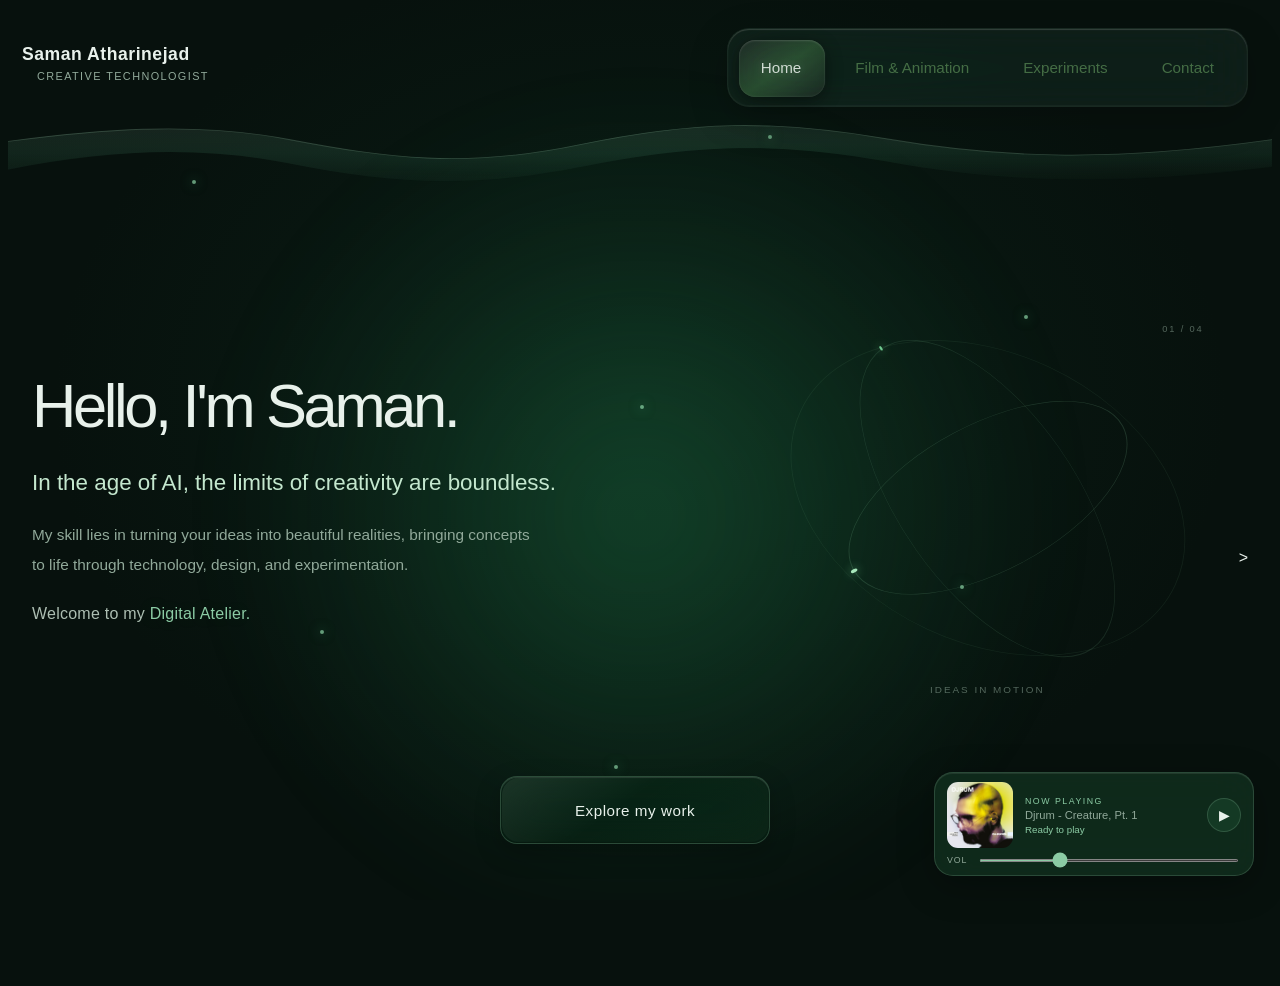
==== commit 311547bb: "update" ====
--- a/mainpage.html
+++ b/mainpage.html
@@ -203,75 +203,133 @@
             </button>
           </div>
         </section>
-
-        <!-- View 02: AI Video Gallery -->
-
         <!-- View 02: Film & Animation -->
         <section class="view film-view" id="film-animation" hidden>
           <div class="film-gallery">
-            <!-- Section heading -->
             <div class="film-section-head">
               <div>
                 <div class="film-eyebrow">
-                  THE DIGITAL ATELIER · SELECTED WORKS
-                </div>
-
+                  THE DIGITAL ATELIER · FEATURED EXPERIENCE
+                </div>
                 <h1 class="film-section-title">Film &amp; Animation</h1>
               </div>
 
               <div class="film-section-note">
-                A collection of moving images,<br />
-                visual stories and creative experiments.
-              </div>
-            </div>
-
-            <!-- Layered video gallery -->
-            <section
-              class="film-gallery-stage"
-              id="film-gallery-stage"
-              aria-label="Film and animation gallery"
+                Two films connected through an interactive experience.
+              </div>
+            </div>
+
+            <div
+              class="film-experience"
+              id="film-experience"
+              data-stage="first"
             >
-              <button
-                class="film-gallery-card film-previous"
-                id="film-previous-card"
-                type="button"
-                aria-label="View previous project"
-              ></button>
-
-              <button
-                class="film-gallery-card film-active"
-                id="film-active-card"
-                type="button"
-                aria-label="Play selected project"
-              ></button>
-
-              <button
-                class="film-gallery-card film-next"
-                id="film-next-card"
-                type="button"
-                aria-label="View next project"
-              ></button>
-            </section>
-
-            <!-- Project information -->
-            <section
-              class="film-gallery-meta"
-              id="film-gallery-meta"
-              aria-live="polite"
-            >
-              <div>
-                <div class="film-meta-category" id="film-meta-category"></div>
-
-                <h2 class="film-meta-title" id="film-meta-title"></h2>
-                <div
-                  class="film-progress-dots"
-                  id="film-progress-dots"
-                  aria-label="Choose a project"
-                ></div>
-              </div>
-            </section>
+              <!-- PART 01: First video. Its source is configured in film-gallery.js. -->
+              <section
+                class="film-stage"
+                id="film-first-stage"
+                aria-label="First film"
+              >
+                <div class="film-video-frame">
+                  <video
+                    class="film-experience-video"
+                    id="film-first-video"
+                    playsinline
+                    controls
+                    preload="metadata"
+                    aria-label="First film"
+                    hidden
+                  ></video>
+
+                  <div
+                    class="film-video-placeholder"
+                    id="film-first-placeholder"
+                  >
+                    <span class="film-placeholder-index"
+                      >PART I / THE OPENING</span
+                    >
+                    <h2>First film</h2>
+                    <p>
+                      Your first video will appear here once you add its file
+                      path in <strong>film-gallery.js</strong>.
+                    </p>
+                    <code class="film-video-path"
+                      >./assets/videos/first-video.mp4</code
+                    >
+                    <button
+                      class="film-stage-button"
+                      id="film-preview-phone"
+                      type="button"
+                    >
+                      Preview phone interaction
+                    </button>
+                  </div>
+                </div>
+                <p class="film-stage-caption">The story begins here</p>
+              </section>
+
+              <!-- PART 02: Interactive phone experience. -->
+              <section
+                class="film-stage film-phone-stage"
+                id="film-phone-stage"
+                aria-label="Interactive phone experience"
+                hidden
+              >
+                <div class="film-phone-host" id="future-phone"></div>
+                <p class="film-phone-caption">
+                  Follow the conversation, then tap the fingerprint scanner to
+                  continue.
+                </p>
+              </section>
+
+              <!-- PART 03: Second video, shown after fingerprint verification. -->
+              <section
+                class="film-stage"
+                id="film-second-stage"
+                aria-label="Second film"
+                hidden
+              >
+                <div class="film-video-frame">
+                  <video
+                    class="film-experience-video"
+                    id="film-second-video"
+                    playsinline
+                    controls
+                    preload="metadata"
+                    aria-label="Second film"
+                    hidden
+                  ></video>
+
+                  <div
+                    class="film-video-placeholder"
+                    id="film-second-placeholder"
+                  >
+                    <span class="film-placeholder-index"
+                      >PART II / THE REVEAL</span
+                    >
+                    <h2>Second film</h2>
+                    <p>
+                      Your second video will appear here once you add its file
+                      path in <strong>film-gallery.js</strong>.
+                    </p>
+                    <code class="film-video-path"
+                      >./assets/videos/second-video.mp4</code
+                    >
+                  </div>
+                </div>
+
+                <button
+                  class="film-stage-button film-replay-button"
+                  id="film-replay-experience"
+                  type="button"
+                >
+                  Replay experience
+                </button>
+              </section>
+            </div>
           </div>
         </section>
+        >
 
         <!-- View 03: Digital Experiments -->
         <section class="view experiments-view" id="experiments" hidden>
--- a/film-gallery.css
+++ b/film-gallery.css
@@ -1,11 +1,15 @@
-/* =====================================
-   FILM & ANIMATION GALLERY
-   All selectors are scoped to this view.
-===================================== */
+@import url("https://fonts.googleapis.com/css2?family=Jost:wght@200;300;400&family=IBM+Plex+Mono:wght@300;400&display=swap");
+
+/* =========================================
+   FILM & ANIMATION — TWO-PART EXPERIENCE
+   Page styling follows the Digital Atelier.
+   The .fy phone component keeps its own namespace.
+========================================= */
 
 .film-view {
   width: 100%;
 }
+
 .film-gallery {
   width: 100%;
   max-width: 1200px;
@@ -35,6 +39,7 @@
   content: "";
   width: 6px;
   height: 6px;
+  flex: 0 0 6px;
   border-radius: 50%;
   background: #8bcba4;
   box-shadow: 0 0 12px rgba(85, 202, 131, 0.7);
@@ -49,484 +54,207 @@
 }
 
 .film-section-note {
-  max-width: 250px;
+  max-width: 290px;
   color: var(--text-secondary);
   font-size: 0.78rem;
   line-height: 1.6;
   text-align: right;
 }
 
-/* Layered carousel stage */
-
-.film-gallery-stage {
+/* Main experience state container */
+
+.film-experience {
+  width: 100%;
+  min-height: 350px;
+  display: flex;
+  justify-content: center;
+  align-items: center;
+  padding: 5px 0 12px;
+}
+
+.film-stage[hidden],
+.film-experience-video[hidden],
+.film-video-placeholder[hidden] {
+  display: none !important;
+}
+
+.film-stage {
+  width: 100%;
+  display: flex;
+  flex-direction: column;
+  align-items: center;
+  gap: 15px;
+}
+
+/* Video frame */
+
+.film-video-frame {
   position: relative;
-  display: flex;
-  align-items: center;
-  justify-content: center;
+  width: min(100%, 960px);
+  aspect-ratio: 16 / 9;
+  overflow: hidden;
+  border: 1px solid rgba(180, 225, 195, 0.2);
+  border-radius: 20px;
+  background: #030805;
+  box-shadow:
+    0 25px 75px rgba(0, 0, 0, 0.38),
+    0 0 32px rgba(85, 202, 131, 0.055),
+    inset 0 1px 0 rgba(255, 255, 255, 0.06);
+}
+
+.film-experience-video {
+  display: block;
   width: 100%;
-  height: clamp(320px, 42vw, 530px);
-  min-height: 300px;
-  max-height: 530px;
-  perspective: 1400px;
-  touch-action: pan-y;
-  user-select: none;
-  -webkit-user-select: none;
-}
-
-.film-gallery-card {
-  position: absolute;
-  top: 50%;
-  display: block;
-  aspect-ratio: 16/9;
-  padding: 0;
-  overflow: hidden;
-  border: 1px solid rgba(200, 235, 210, 0.16);
-  border-radius: 18px;
-  color: #fff;
-  background: #0d1b13;
-  font: inherit;
-  text-align: left;
-  cursor: pointer;
-  box-shadow: 0 22px 65px rgba(0, 0, 0, 0.42);
-  transition:
-    transform 0.7s cubic-bezier(0.2, 0.8, 0.2, 1),
-    opacity 0.55s ease,
-    filter 0.55s ease,
-    box-shadow 0.55s ease;
-  will-change: transform, opacity, filter;
-}
-
-.film-gallery-card:focus-visible {
-  outline: 2px solid var(--green);
-  outline-offset: 5px;
-}
-
-.film-gallery-card.film-active {
-  z-index: 3;
-  left: 50%;
-  width: min(76%, 940px);
-  opacity: 1;
-  filter: none;
-  transform: translate(-50%, -50%) scale(1);
-  cursor: pointer;
-  box-shadow:
-    0 28px 90px rgba(0, 0, 0, 0.48),
-    0 0 0 1px rgba(180, 225, 195, 0.08);
-}
-
-.film-gallery-card.film-previous {
-  z-index: 2;
-  left: 0;
-  width: min(58%, 700px);
-  opacity: 0.58;
-  filter: brightness(0.58) saturate(0.75);
-  transform: translate(-9%, -50%) scale(0.78) rotateY(12deg);
-}
-
-.film-gallery-card.film-next {
-  z-index: 2;
-  right: 0;
-  width: min(58%, 700px);
-  opacity: 0.66;
-  filter: brightness(0.66) saturate(0.8);
-  transform: translate(9%, -50%) scale(0.78) rotateY(-12deg);
-}
-
-.film-gallery-card.film-previous:hover {
-  opacity: 0.86;
-  filter: brightness(0.82);
-  transform: translate(-7%, -50%) scale(0.81) rotateY(8deg);
-}
-
-.film-gallery-card.film-next:hover {
-  opacity: 0.9;
-  filter: brightness(0.85);
-  transform: translate(7%, -50%) scale(0.81) rotateY(-8deg);
-}
-
-.film-gallery-card.film-active.is-playing {
-  box-shadow:
-    0 28px 90px rgba(0, 0, 0, 0.48),
-    0 0 34px rgba(95, 190, 125, 0.12);
-}
-
-/* Thumbnail scenes and real video layer */
-
-.film-card-scene,
-.film-card-video {
+  height: 100%;
+  object-fit: contain;
+  background: #030605;
+}
+
+/* Deliberate placeholders until the real video paths are added */
+
+.film-video-placeholder {
   position: absolute;
   inset: 0;
+  display: flex;
+  flex-direction: column;
+  justify-content: center;
+  align-items: center;
+  gap: 12px;
+  padding: clamp(18px, 4vw, 42px);
+  text-align: center;
+  background:
+    radial-gradient(
+      ellipse at 50% 42%,
+      rgba(40, 160, 95, 0.2),
+      transparent 55%
+    ),
+    linear-gradient(145deg, rgba(13, 35, 23, 0.94), rgba(3, 9, 6, 0.98));
+}
+
+.film-placeholder-index {
+  color: #8bcba4;
+  font-size: 0.62rem;
+  letter-spacing: 0.24em;
+  text-transform: uppercase;
+}
+
+.film-video-placeholder h2 {
+  margin: 0;
+  color: var(--text-primary);
+  font-size: clamp(1.45rem, 3vw, 2.35rem);
+  font-weight: 450;
+  letter-spacing: -0.045em;
+}
+
+.film-video-placeholder p {
+  max-width: 440px;
+  margin: 0;
+  color: var(--text-secondary);
+  font-size: 0.86rem;
+  line-height: 1.7;
+}
+
+.film-video-path {
+  display: inline-block;
+  max-width: 100%;
+  padding: 7px 11px;
+  border: 1px solid rgba(180, 220, 195, 0.12);
+  border-radius: 8px;
+  color: rgba(190, 220, 200, 0.58);
+  background: rgba(0, 0, 0, 0.2);
+  font-family: "IBM Plex Mono", Consolas, monospace;
+  font-size: 0.67rem;
+  overflow-wrap: anywhere;
+}
+
+.film-stage-button {
+  min-height: 43px;
+  margin-top: 8px;
+  padding: 0 22px;
+  border: 1px solid rgba(170, 225, 185, 0.3);
+  border-radius: 14px;
+  color: var(--text-primary);
+  background: rgba(13, 43, 25, 0.48);
+  -webkit-backdrop-filter: blur(16px) saturate(135%);
+  backdrop-filter: blur(16px) saturate(135%);
+  box-shadow:
+    0 8px 24px rgba(0, 0, 0, 0.2),
+    inset 0 1px 1px rgba(255, 255, 255, 0.12);
+  font: inherit;
+  font-size: 0.8rem;
+  letter-spacing: 0.035em;
+  cursor: pointer;
+  transition:
+    transform 180ms ease,
+    border-color 220ms ease,
+    background 220ms ease,
+    box-shadow 220ms ease;
+}
+
+.film-stage-button:hover {
+  transform: translateY(-2px);
+  border-color: rgba(170, 235, 190, 0.52);
+  background: rgba(17, 57, 32, 0.62);
+  box-shadow: 0 0 22px rgba(85, 202, 131, 0.09);
+}
+
+.film-stage-button:active {
+  transform: translateY(1px) scale(0.98);
+}
+
+.film-stage-button:focus-visible {
+  outline: 2px solid var(--green);
+  outline-offset: 4px;
+}
+
+.film-stage-caption {
+  margin: 0;
+  color: rgba(180, 210, 190, 0.48);
+  font-size: 0.65rem;
+  letter-spacing: 0.13em;
+  text-align: center;
+  text-transform: uppercase;
+}
+
+/* Interactive phone stage */
+
+.film-phone-stage {
+  width: 100%;
+  display: flex;
+  flex-direction: column;
+  align-items: center;
+  gap: 17px;
+}
+
+.film-phone-host {
+  position: relative;
+  width: min(330px, 78vw);
+  aspect-ratio: 9 / 19.5;
+  flex: 0 0 auto;
+  filter: drop-shadow(0 24px 50px rgba(0, 0, 0, 0.28));
+}
+
+.film-phone-host .fy {
   width: 100%;
   height: 100%;
 }
 
-.film-card-scene {
-  overflow: hidden;
-  background-position: center;
-  background-size: cover;
-}
-
-.film-card-scene::after {
-  content: "";
-  position: absolute;
-  inset: 0;
-  background: linear-gradient(
-    180deg,
-    rgba(2, 8, 5, 0.08),
-    transparent 45%,
-    rgba(2, 8, 5, 0.48)
-  );
-}
-
-.film-card-video {
-  z-index: 1;
-  object-fit: cover;
-  background: #07110d;
-}
-
-.film-card-kicker,
-.film-card-scene-name {
-  position: absolute;
-  z-index: 2;
-  left: 22px;
-  color: rgba(239, 248, 241, 0.84);
-  text-transform: uppercase;
-  pointer-events: none;
-}
-
-.film-card-kicker {
-  top: 20px;
-  font-size: 0.58rem;
-  letter-spacing: 0.2em;
-}
-
-.film-card-scene-name {
-  bottom: 21px;
-  font-size: clamp(0.8rem, 1.5vw, 1.05rem);
-  letter-spacing: 0.13em;
-}
-
-/* Active video play/pause indicator */
-
-.film-play-indicator {
-  position: absolute;
-  z-index: 4;
-  top: 50%;
-  left: 50%;
-  display: grid;
-  place-items: center;
-  width: 66px;
-  height: 66px;
-  border: 1px solid rgba(237, 248, 240, 0.55);
-  border-radius: 50%;
-  color: #edf8f0;
-  background: rgba(8, 22, 13, 0.34);
-  -webkit-backdrop-filter: blur(12px);
-  backdrop-filter: blur(12px);
-  box-shadow: 0 0 32px rgba(190, 240, 205, 0.13);
-  opacity: 0;
-  transform: translate(-50%, -50%);
-  transition: opacity 0.25s;
-  font-size: 1.05rem;
-  pointer-events: none;
-}
-
-.film-gallery-card.film-active:hover .film-play-indicator,
-.film-gallery-card.film-active:not(.is-playing) .film-play-indicator {
-  opacity: 1;
-}
-
-.film-gallery-card.film-active.is-playing .film-play-indicator {
-  opacity: 0.38;
-}
-
-/* CSS-drawn placeholders until your video files are added */
-
-.film-scene-cinema {
-  background: linear-gradient(180deg, #101b20 0%, #354a4c 43%, #111c1b 100%);
-}
-
-.film-scene-cinema::before {
-  content: "";
-  position: absolute;
-  inset: 0;
-  background:
-    radial-gradient(
-      ellipse at 52% 36%,
-      rgba(230, 213, 169, 0.5),
-      transparent 10%
-    ),
-    linear-gradient(
-      155deg,
-      transparent 40%,
-      rgba(10, 24, 22, 0.85) 41% 50%,
-      transparent 51%
-    ),
-    linear-gradient(25deg, #091410 10%, transparent 55%);
-}
-
-.film-mountain {
-  position: absolute;
-  bottom: -18%;
-  width: 78%;
-  height: 70%;
-  opacity: 0.85;
-  background: linear-gradient(145deg, #52675f, #14251e 65%);
-  clip-path: polygon(
-    0 100%,
-    22% 32%,
-    35% 56%,
-    58% 5%,
-    75% 54%,
-    90% 26%,
-    100% 100%
-  );
-}
-
-.film-mountain-back {
-  left: -5%;
-  bottom: -10%;
-  transform: scale(1.25);
-  background: linear-gradient(145deg, #718077, #20382f);
-  opacity: 0.48;
-}
-
-.film-mountain-front {
-  right: -8%;
-  width: 85%;
-}
-
-.film-horizon {
-  position: absolute;
-  right: 0;
-  bottom: 24%;
-  left: 0;
-  height: 1px;
-  background: rgba(223, 224, 193, 0.46);
-  box-shadow: 0 0 35px 8px rgba(201, 216, 183, 0.12);
-}
-
-.film-scene-animation {
-  background:
-    radial-gradient(circle at 68% 36%, #d9a56d 0 9%, transparent 10%),
-    linear-gradient(135deg, #3a6753, #142a25 55%, #101b19);
-}
-
-.film-scene-animation::before {
-  content: "";
-  position: absolute;
-  top: 8%;
-  left: 24%;
-  width: 58%;
-  aspect-ratio: 1;
-  border-radius: 50%;
-  background: radial-gradient(
-    circle at 35% 30%,
-    #f1d7a3,
-    #d88c58 42%,
-    #8e594a 70%,
-    transparent 72%
-  );
-  filter: drop-shadow(0 24px 38px rgba(0, 0, 0, 0.28));
-}
-
-.film-scene-animation::after {
-  content: "";
-  position: absolute;
-  bottom: -21%;
-  left: 38%;
-  width: 25%;
-  height: 68%;
-  border-radius: 48% 48% 10% 10%;
-  background: linear-gradient(90deg, #213e38, #6d9a76 45%, #24483b);
-  transform: rotate(18deg);
-}
-
-.film-scene-shape {
-  position: absolute;
-  top: 18%;
-  left: 10%;
-  width: 78%;
-  height: 60%;
-  border: 1px solid rgba(248, 224, 172, 0.58);
-  border-radius: 50%;
-  transform: rotate(-23deg);
-}
-
-.film-scene-short {
-  background: linear-gradient(125deg, #111c18, #31594a 45%, #101917 100%);
-}
-
-.film-scene-short::before {
-  content: "";
-  position: absolute;
-  top: -13%;
-  left: 28%;
-  width: 42%;
-  height: 130%;
-  border-radius: 45% 45% 28% 28%;
-  background: linear-gradient(90deg, #0b1713, #8aab91 48%, #263c32 78%);
-  box-shadow: 0 0 70px rgba(112, 194, 143, 0.2);
-  transform: rotate(12deg);
-}
-
-.film-scene-short::after {
-  content: "";
-  position: absolute;
-  top: 14%;
-  left: 38%;
-  width: 22%;
-  height: 80%;
-  border-radius: 50%;
-  background: linear-gradient(
-    110deg,
-    rgba(220, 240, 220, 0.22),
-    transparent 55%
-  );
-  transform: rotate(12deg);
-}
-
-.film-scene-lines {
-  position: absolute;
-  inset: 0;
-  opacity: 0.18;
-  background: repeating-linear-gradient(
-    0deg,
-    transparent 0 3px,
-    rgba(240, 255, 245, 0.08) 4px,
-    transparent 5px
-  );
-  mix-blend-mode: screen;
-}
-
-.film-gallery-card.film-active .film-card-scene {
-  animation: film-scene-drift 18s ease-in-out infinite alternate;
-}
-
-@keyframes film-scene-drift {
-  from {
-    transform: scale(1);
-  }
-  to {
-    transform: scale(1.045);
-  }
-}
-
-/* Project information and indicators */
-
-.film-gallery-meta {
-  display: grid;
-  grid-template-columns: minmax(0, 1fr) auto;
-  align-items: end;
-  gap: 24px;
-  width: min(76%, 940px);
-  margin: 6px auto 0;
-  will-change: opacity, transform, filter;
-}
-
-.film-meta-category {
-  margin-bottom: 8px;
-  color: var(--green);
-  font-size: 0.62rem;
-  letter-spacing: 0.19em;
-  text-transform: uppercase;
-}
-
-.film-meta-title {
-  margin: 0 0 7px;
-  font-size: clamp(1.1rem, 2vw, 1.5rem);
-  font-weight: 500;
-  letter-spacing: -0.025em;
-}
-
-.film-meta-description {
-  max-width: 640px;
+.film-phone-caption {
+  max-width: 420px;
   margin: 0;
   color: var(--text-secondary);
-  font-size: 0.8rem;
-  line-height: 1.65;
-}
-
-.film-meta-side {
-  display: flex;
-  align-items: center;
-  gap: 13px;
-  color: var(--text-secondary);
-  font-size: 0.68rem;
-  white-space: nowrap;
-}
-
-.film-progress-dots {
-  display: flex;
-  gap: 7px;
-  margin-top: 16px;
-}
-
-.film-progress-dot {
-  width: 5px;
-  height: 5px;
-  padding: 0;
-  border: 0;
-  border-radius: 50%;
-  background: rgba(190, 220, 200, 0.25);
-  cursor: pointer;
-  transition:
-    width 0.3s,
-    background 0.3s;
-}
-
-.film-progress-dot[aria-current="true"] {
-  width: 24px;
-  border-radius: 8px;
-  background: var(--green);
-}
-
-.film-gesture-hint {
-  display: flex;
-  align-items: center;
-  gap: 9px;
-  color: rgba(180, 210, 190, 0.48);
-  font-size: 0.65rem;
-  letter-spacing: 0.09em;
-  text-transform: uppercase;
-}
-
-.film-gesture-line {
-  width: 28px;
-  height: 1px;
-  background: rgba(180, 210, 190, 0.4);
-}
-
-.film-footer-note {
-  display: flex;
-  justify-content: space-between;
-  align-items: center;
-  gap: 12px;
-  margin-top: 27px;
-  padding: 14px 90px 0 0;
-  border-top: 1px solid rgba(180, 220, 195, 0.08);
-  color: rgba(180, 210, 190, 0.4);
-  font-size: 0.62rem;
-  letter-spacing: 0.08em;
-  text-transform: uppercase;
-}
-
-/* Fluid transition states */
-
-.film-gallery-stage.is-transitioning {
-  cursor: progress;
-}
-
-.film-gallery-stage.is-transitioning
-  .film-gallery-card:not(.film-transition-snapshot) {
-  pointer-events: none;
-}
-
-.film-gallery-card.film-transition-snapshot {
-  pointer-events: none !important;
-}
-
-/* Responsive layout */
+  font-size: 0.75rem;
+  line-height: 1.6;
+  text-align: center;
+}
+
+/* Second-video replay control */
+
+.film-replay-button {
+  margin-top: 4px;
+}
+
+/* Small screens */
 
 @media (max-width: 760px) {
   .film-section-head {
@@ -541,72 +269,643 @@
     text-align: left;
   }
 
-  .film-gallery-stage {
-    height: clamp(270px, 72vw, 390px);
+  .film-experience {
     min-height: 270px;
-  }
-
-  .film-gallery-card.film-active {
-    width: 88%;
-  }
-
-  .film-gallery-card.film-previous,
-  .film-gallery-card.film-next {
-    width: 70%;
-    opacity: 0.48;
-  }
-
-  .film-gallery-card.film-previous {
-    transform: translate(-15%, -50%) scale(0.76) rotateY(9deg);
-  }
-
-  .film-gallery-card.film-next {
-    transform: translate(15%, -50%) scale(0.76) rotateY(-9deg);
-  }
-
-  .film-card-kicker {
-    left: 13px;
-    top: 13px;
-    font-size: 0.48rem;
-  }
-
-  .film-card-scene-name {
-    left: 13px;
-    bottom: 13px;
+    padding-top: 3px;
+  }
+
+  .film-video-frame {
+    border-radius: 14px;
+  }
+
+  .film-video-placeholder p {
+    font-size: 0.76rem;
+  }
+
+  .film-video-path {
+    font-size: 0.58rem;
+  }
+
+  .film-phone-host {
+    width: min(300px, 78vw);
+  }
+}
+
+@media (max-width: 420px) {
+  .film-video-placeholder {
+    gap: 8px;
+    padding: 12px;
+  }
+
+  .film-video-placeholder h2 {
+    font-size: 1.35rem;
+  }
+
+  .film-video-placeholder p {
+    font-size: 0.7rem;
+  }
+
+  .film-stage-button {
+    min-height: 39px;
+    padding-inline: 15px;
     font-size: 0.72rem;
   }
-
-  .film-play-indicator {
-    width: 52px;
-    height: 52px;
-  }
-
-  .film-gallery-meta {
-    width: 88%;
-    grid-template-columns: 1fr;
-    gap: 12px;
-    margin-top: 0;
-  }
-
-  .film-meta-side {
-    justify-content: space-between;
-  }
-
-  .film-footer-note {
-    padding-right: 72px;
-    font-size: 0.55rem;
-  }
-}
-
-/* Accessibility */
+}
 
 @media (prefers-reduced-motion: reduce) {
-  .film-gallery-card.film-active .film-card-scene {
-    animation: none;
-  }
-
-  .film-gallery-card,
-  .film-progress-dot {
+  .film-stage-button {
     transition: none;
   }
 }
+
+/* =========================================
+   CLAUDE'S PHONE EXPERIENCE
+   Kept under .fy so it does not leak into
+   the rest of the Digital Atelier styles.
+========================================= */
+
+.fy {
+  --bg: #030605;
+  --green: #3dff8a;
+  --dim: #1f8f52;
+  --ink: #d9f5e4;
+  --glow: 0 0 18px rgba(61, 255, 138, 0.55);
+  position: relative;
+  width: 100%;
+  height: 100%;
+  overflow: hidden;
+  border-radius: 6cqw;
+  background: var(--bg);
+  container-type: size;
+  cursor: default;
+  color: var(--ink);
+  font-family: "Jost", "Helvetica Neue", Arial, sans-serif;
+  -webkit-tap-highlight-color: transparent;
+  user-select: none;
+  box-shadow:
+    0 0 0 1px rgba(61, 255, 138, 0.25),
+    0 0 40px rgba(61, 255, 138, 0.12);
+}
+
+.fy,
+.fy * {
+  box-sizing: border-box;
+}
+
+.fy:focus-visible {
+  outline: 2px solid var(--green);
+  outline-offset: 4px;
+}
+
+.fy.ready {
+  cursor: pointer;
+  animation: fy-breathe 3.2s ease-in-out infinite;
+}
+
+@keyframes fy-breathe {
+  0%,
+  100% {
+    box-shadow:
+      0 0 0 1px rgba(61, 255, 138, 0.25),
+      0 0 30px rgba(61, 255, 138, 0.1);
+  }
+  50% {
+    box-shadow:
+      0 0 0 1px rgba(61, 255, 138, 0.7),
+      0 0 70px rgba(61, 255, 138, 0.4);
+  }
+}
+
+.fy-rain {
+  position: absolute;
+  inset: 0;
+  z-index: 0;
+  width: 100%;
+  height: 100%;
+}
+
+.fy-scene {
+  position: absolute;
+  inset: 0;
+  z-index: 1;
+  display: flex;
+  flex-direction: column;
+  opacity: 0;
+  pointer-events: none;
+  transition: opacity 0.9s ease;
+}
+
+.fy-scene.on {
+  opacity: 1;
+}
+
+.fy-ad {
+  align-items: center;
+  justify-content: space-between;
+  padding: 9cqw 8cqw 12cqw;
+}
+
+.fy-brand {
+  z-index: 2;
+  margin-right: -0.7em;
+  color: var(--green);
+  font-size: 4.2cqw;
+  font-weight: 300;
+  letter-spacing: 0.7em;
+  opacity: 0.85;
+}
+
+.fy-vline {
+  position: absolute;
+  top: 0;
+  bottom: 0;
+  left: 50%;
+  width: 2px;
+  margin-left: -1px;
+  background: linear-gradient(
+    transparent,
+    var(--green) 30%,
+    var(--green) 70%,
+    transparent
+  );
+  box-shadow: var(--glow);
+  transform: scaleY(0);
+  transition: transform 1.4s cubic-bezier(0.2, 0.7, 0.2, 1);
+}
+
+.fy-scene.on .fy-vline {
+  transform: scaleY(1);
+}
+
+.fy-slogan {
+  position: relative;
+  z-index: 2;
+  margin-right: -0.3em;
+  color: var(--green);
+  font-size: 8cqw;
+  font-weight: 200;
+  line-height: 1.5;
+  letter-spacing: 0.3em;
+  text-align: center;
+  white-space: nowrap;
+  opacity: 0;
+  filter: blur(6px);
+  text-shadow:
+    0 0 24px rgba(61, 255, 138, 0.45),
+    0 0 3px #000;
+  transition:
+    opacity 1.6s ease,
+    filter 1.6s ease;
+}
+
+.fy-slogan span {
+  display: block;
+  padding: 0 2cqw;
+  background: rgba(3, 6, 5, 0.55);
+}
+
+.fy-slogan.in {
+  opacity: 1;
+  filter: blur(0);
+}
+
+.fy-cta {
+  position: relative;
+  z-index: 2;
+  padding: 3.6cqw 9cqw;
+  border: 1px solid rgba(61, 255, 138, 0.7);
+  border-radius: 99px;
+  color: var(--green);
+  background: rgba(3, 6, 5, 0.7);
+  font:
+    300 4.6cqw/1 "Jost",
+    sans-serif;
+  letter-spacing: 0.3em;
+  margin-right: -0.3em;
+  opacity: 0;
+  transition:
+    opacity 0.8s,
+    transform 0.2s,
+    background 0.2s;
+}
+
+.fy-cta.in {
+  opacity: 1;
+}
+
+.fy-cta.press {
+  transform: scale(0.94);
+  background: rgba(61, 255, 138, 0.22);
+}
+
+.fy-tap {
+  position: absolute;
+  z-index: 4;
+  width: 18cqw;
+  height: 18cqw;
+  margin: -9cqw 0 0 -9cqw;
+  border: 2px solid var(--green);
+  border-radius: 50%;
+  opacity: 0;
+  pointer-events: none;
+  transform: scale(0.2);
+}
+
+.fy-tap.go {
+  animation: fy-tapanim 0.9s ease-out;
+}
+
+@keyframes fy-tapanim {
+  0% {
+    opacity: 0.9;
+    transform: scale(0.2);
+  }
+  100% {
+    opacity: 0;
+    transform: scale(1.6);
+  }
+}
+
+.fy-chat {
+  padding: 9cqw 6cqw 8cqw;
+}
+
+.fy-top {
+  display: flex;
+  align-items: center;
+  gap: 3cqw;
+  padding-bottom: 4cqw;
+  border-bottom: 1px solid rgba(61, 255, 138, 0.2);
+}
+
+.fy-dot {
+  width: 2.4cqw;
+  height: 2.4cqw;
+  border-radius: 50%;
+  background: var(--green);
+  box-shadow: var(--glow);
+}
+
+.fy-top b {
+  color: var(--green);
+  font-size: 4.4cqw;
+  font-weight: 400;
+  letter-spacing: 0.5em;
+}
+
+.fy-top i {
+  margin-left: auto;
+  color: var(--dim);
+  font:
+    300 3.2cqw "IBM Plex Mono",
+    monospace;
+}
+
+.fy-msgs {
+  display: flex;
+  flex: 1;
+  flex-direction: column;
+  gap: 5cqw;
+  padding-top: 7cqw;
+  overflow: hidden;
+}
+
+.fy-m {
+  max-width: 88%;
+  padding: 3.4cqw 4cqw;
+  border-radius: 2.5cqw;
+  background: rgba(3, 6, 5, 0.78);
+  font:
+    300 4.3cqw/1.65 "IBM Plex Mono",
+    monospace;
+  white-space: pre-wrap;
+}
+
+.fy-ai {
+  align-self: flex-start;
+  border-left: 2px solid var(--green);
+  color: var(--ink);
+}
+
+.fy-me {
+  align-self: flex-end;
+  border: 1px solid rgba(61, 255, 138, 0.55);
+  color: var(--green);
+  animation: fy-pop 0.35s ease-out;
+}
+
+@keyframes fy-pop {
+  from {
+    opacity: 0;
+    transform: translateY(2cqw);
+  }
+  to {
+    opacity: 1;
+    transform: none;
+  }
+}
+
+.fy-dots {
+  display: inline-flex;
+  gap: 1.6cqw;
+}
+
+.fy-dots u {
+  width: 1.8cqw;
+  height: 1.8cqw;
+  border-radius: 50%;
+  background: var(--green);
+  animation: fy-bl 1s infinite;
+}
+
+.fy-dots u:nth-child(2) {
+  animation-delay: 0.2s;
+}
+.fy-dots u:nth-child(3) {
+  animation-delay: 0.4s;
+}
+
+@keyframes fy-bl {
+  0%,
+  100% {
+    opacity: 0.2;
+  }
+  50% {
+    opacity: 1;
+  }
+}
+
+.fy-bar {
+  display: flex;
+  align-items: center;
+  gap: 3cqw;
+  padding: 3cqw 3cqw 3cqw 5cqw;
+  border: 1px solid rgba(61, 255, 138, 0.45);
+  border-radius: 99px;
+  background: rgba(3, 6, 5, 0.85);
+  transition: opacity 0.6s;
+}
+
+.fy-chat.done .fy-bar {
+  opacity: 0;
+}
+
+.fy-inp {
+  flex: 1;
+  overflow: hidden;
+  font:
+    300 4.2cqw "IBM Plex Mono",
+    monospace;
+  white-space: nowrap;
+}
+
+.fy-inp::after {
+  display: inline-block;
+  width: 0.5ch;
+  height: 1.1em;
+  margin-left: 0.4ch;
+  background: var(--green);
+  content: "";
+  vertical-align: -0.2em;
+  animation: fy-cur 1s steps(1) infinite;
+}
+
+@keyframes fy-cur {
+  50% {
+    opacity: 0;
+  }
+}
+
+.fy-send {
+  display: grid;
+  width: 9cqw;
+  height: 9cqw;
+  place-items: center;
+  border: 1px solid var(--green);
+  border-radius: 50%;
+  color: var(--green);
+  font-size: 4.4cqw;
+  transition:
+    transform 0.15s,
+    background 0.15s;
+}
+
+.fy-send.press {
+  transform: scale(0.88);
+  background: rgba(61, 255, 138, 0.3);
+}
+
+.fy-pulse {
+  position: absolute;
+  z-index: 3;
+  top: 50%;
+  left: 50%;
+  width: 40cqw;
+  height: 40cqw;
+  margin: -20cqw 0 0 -20cqw;
+  border-radius: 50%;
+  opacity: 0;
+  pointer-events: none;
+  background: radial-gradient(
+    circle,
+    rgba(61, 255, 138, 0.85),
+    rgba(61, 255, 138, 0.25) 45%,
+    transparent 70%
+  );
+}
+
+.fy-pulse.go {
+  animation: fy-pulseanim 2.2s ease-out forwards;
+}
+
+@keyframes fy-pulseanim {
+  0% {
+    opacity: 0;
+    transform: scale(0.1);
+  }
+  15% {
+    opacity: 1;
+  }
+  100% {
+    opacity: 0;
+    transform: scale(9);
+  }
+}
+
+/* Fingerprint scanner and TAP HERE guide */
+
+.fy-fp {
+  position: absolute;
+  z-index: 2;
+  right: 0;
+  bottom: 7cqw;
+  left: 0;
+  display: flex;
+  flex-direction: column;
+  align-items: center;
+  gap: 3cqw;
+  opacity: 0;
+  pointer-events: none;
+  transition: opacity 0.8s;
+}
+
+.fy-fp.in {
+  opacity: 1;
+}
+
+.fy-fp-label {
+  padding: 1.6cqw 2cqw 1.6cqw 3cqw;
+  border-radius: 99px;
+  color: var(--green);
+  background: rgba(3, 6, 5, 0.8);
+  font:
+    300 4.6cqw/1 "Jost",
+    sans-serif;
+  letter-spacing: 0.5em;
+  margin-right: -0.5em;
+  text-shadow: var(--glow);
+}
+
+.fy-fp.in:not(.scanning) .fy-fp-label {
+  animation: fy-blink 1.6s ease-in-out infinite;
+}
+
+@keyframes fy-blink {
+  0%,
+  100% {
+    opacity: 0.45;
+  }
+  50% {
+    opacity: 1;
+  }
+}
+
+.fy-chev {
+  width: 4.6cqw;
+  height: 4.6cqw;
+  border-right: 2px solid var(--green);
+  border-bottom: 2px solid var(--green);
+  transform: rotate(45deg);
+  animation: fy-bob 1.2s ease-in-out infinite;
+}
+
+.fy-fp.scanning .fy-chev {
+  opacity: 0;
+  animation: none;
+}
+
+@keyframes fy-bob {
+  0%,
+  100% {
+    opacity: 0.25;
+    transform: translateY(0) rotate(45deg);
+  }
+  50% {
+    opacity: 1;
+    transform: translateY(2.5cqw) rotate(45deg);
+  }
+}
+
+.fy-scan {
+  position: relative;
+  width: 24cqw;
+  height: 24cqw;
+  border: 1.5px solid rgba(61, 255, 138, 0.8);
+  border-radius: 50%;
+  color: var(--green);
+  background: radial-gradient(
+    circle,
+    rgba(61, 255, 138, 0.14),
+    rgba(3, 6, 5, 0.85) 70%
+  );
+  box-shadow: var(--glow);
+  transition: background 0.3s;
+}
+
+.fy-scan::before,
+.fy-scan::after {
+  position: absolute;
+  inset: -1.5px;
+  border: 1.5px solid var(--green);
+  border-radius: 50%;
+  opacity: 0;
+  content: "";
+}
+
+.fy-fp.in:not(.scanning) .fy-scan::before {
+  animation: fy-ring 2s ease-out infinite;
+}
+.fy-fp.in:not(.scanning) .fy-scan::after {
+  animation: fy-ring 2s ease-out 0.9s infinite;
+}
+
+@keyframes fy-ring {
+  0% {
+    opacity: 0.8;
+    transform: scale(1);
+  }
+  100% {
+    opacity: 0;
+    transform: scale(1.9);
+  }
+}
+
+.fy-scan-in {
+  position: absolute;
+  inset: 0;
+  display: grid;
+  place-items: center;
+  overflow: hidden;
+  border-radius: 50%;
+}
+
+.fy-scan svg {
+  width: 58%;
+  height: 58%;
+}
+
+.fy-line {
+  position: absolute;
+  top: 8%;
+  right: 0;
+  left: 0;
+  height: 3px;
+  background: var(--green);
+  box-shadow: 0 0 14px var(--green);
+  opacity: 0;
+}
+
+.fy-fp.scanning .fy-line {
+  opacity: 1;
+  animation: fy-sweep 0.55s ease-in-out 2 alternate;
+}
+
+@keyframes fy-sweep {
+  from {
+    top: 8%;
+  }
+  to {
+    top: 88%;
+  }
+}
+
+.fy-fp.scanning .fy-scan {
+  background: radial-gradient(
+    circle,
+    rgba(61, 255, 138, 0.45),
+    rgba(3, 6, 5, 0.85) 70%
+  );
+}
+
+@media (prefers-reduced-motion: reduce) {
+  .fy.ready,
+  .fy-fp-label,
+  .fy-chev,
+  .fy-scan::before,
+  .fy-scan::after {
+    animation: none !important;
+  }
+  .fy-fp-label {
+    opacity: 1;
+  }
+}
